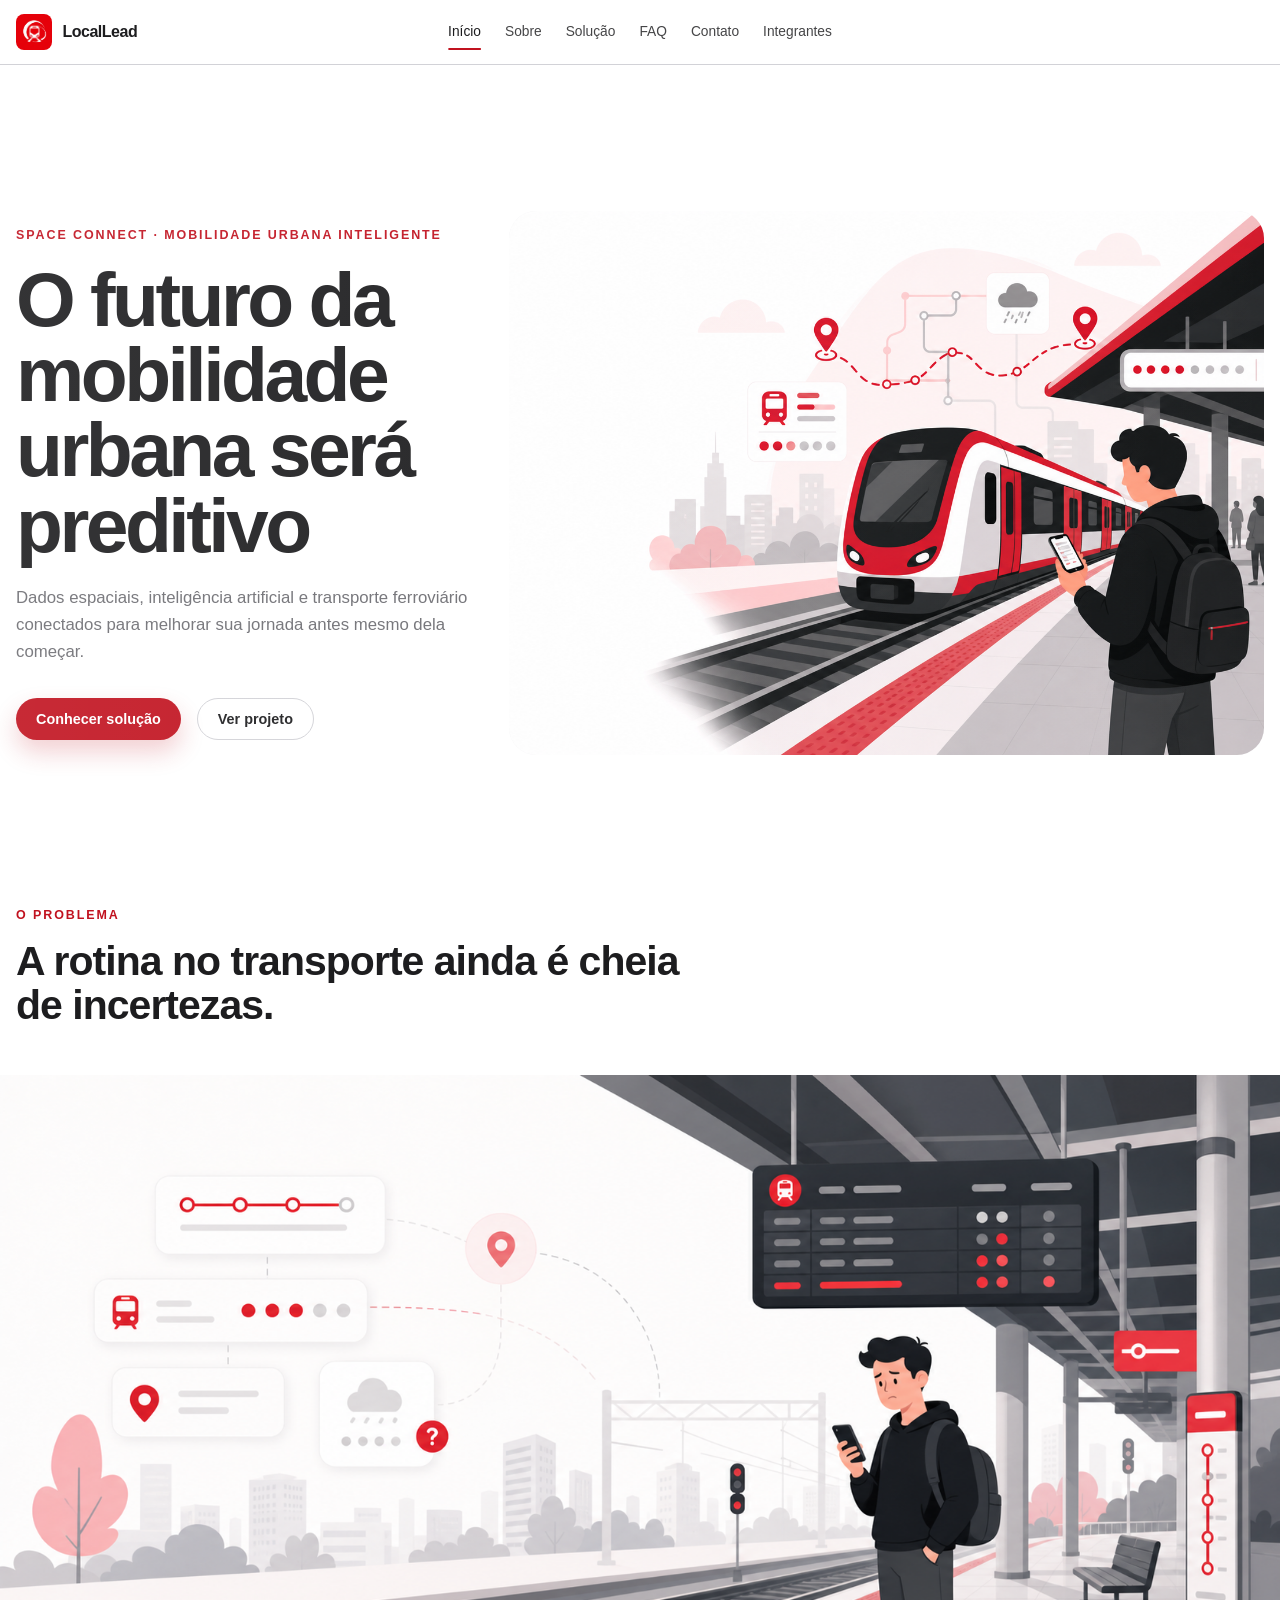
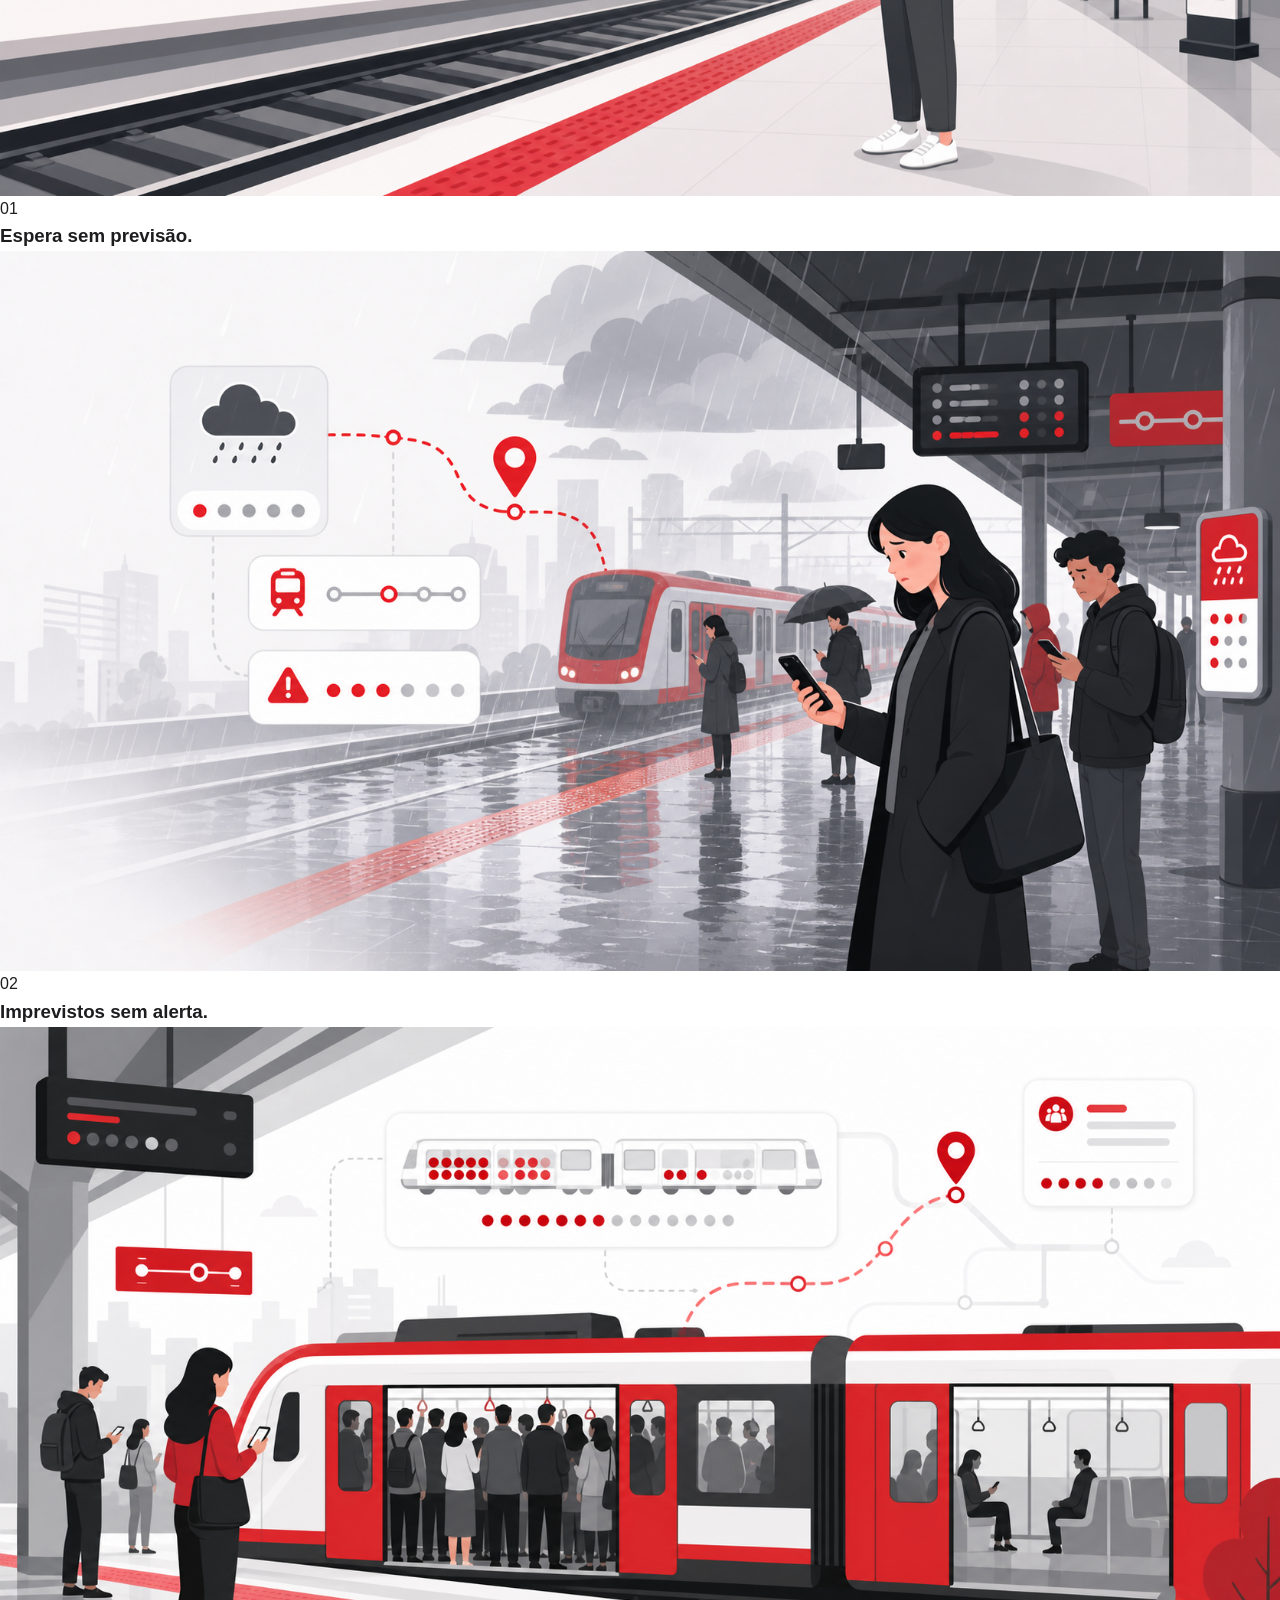
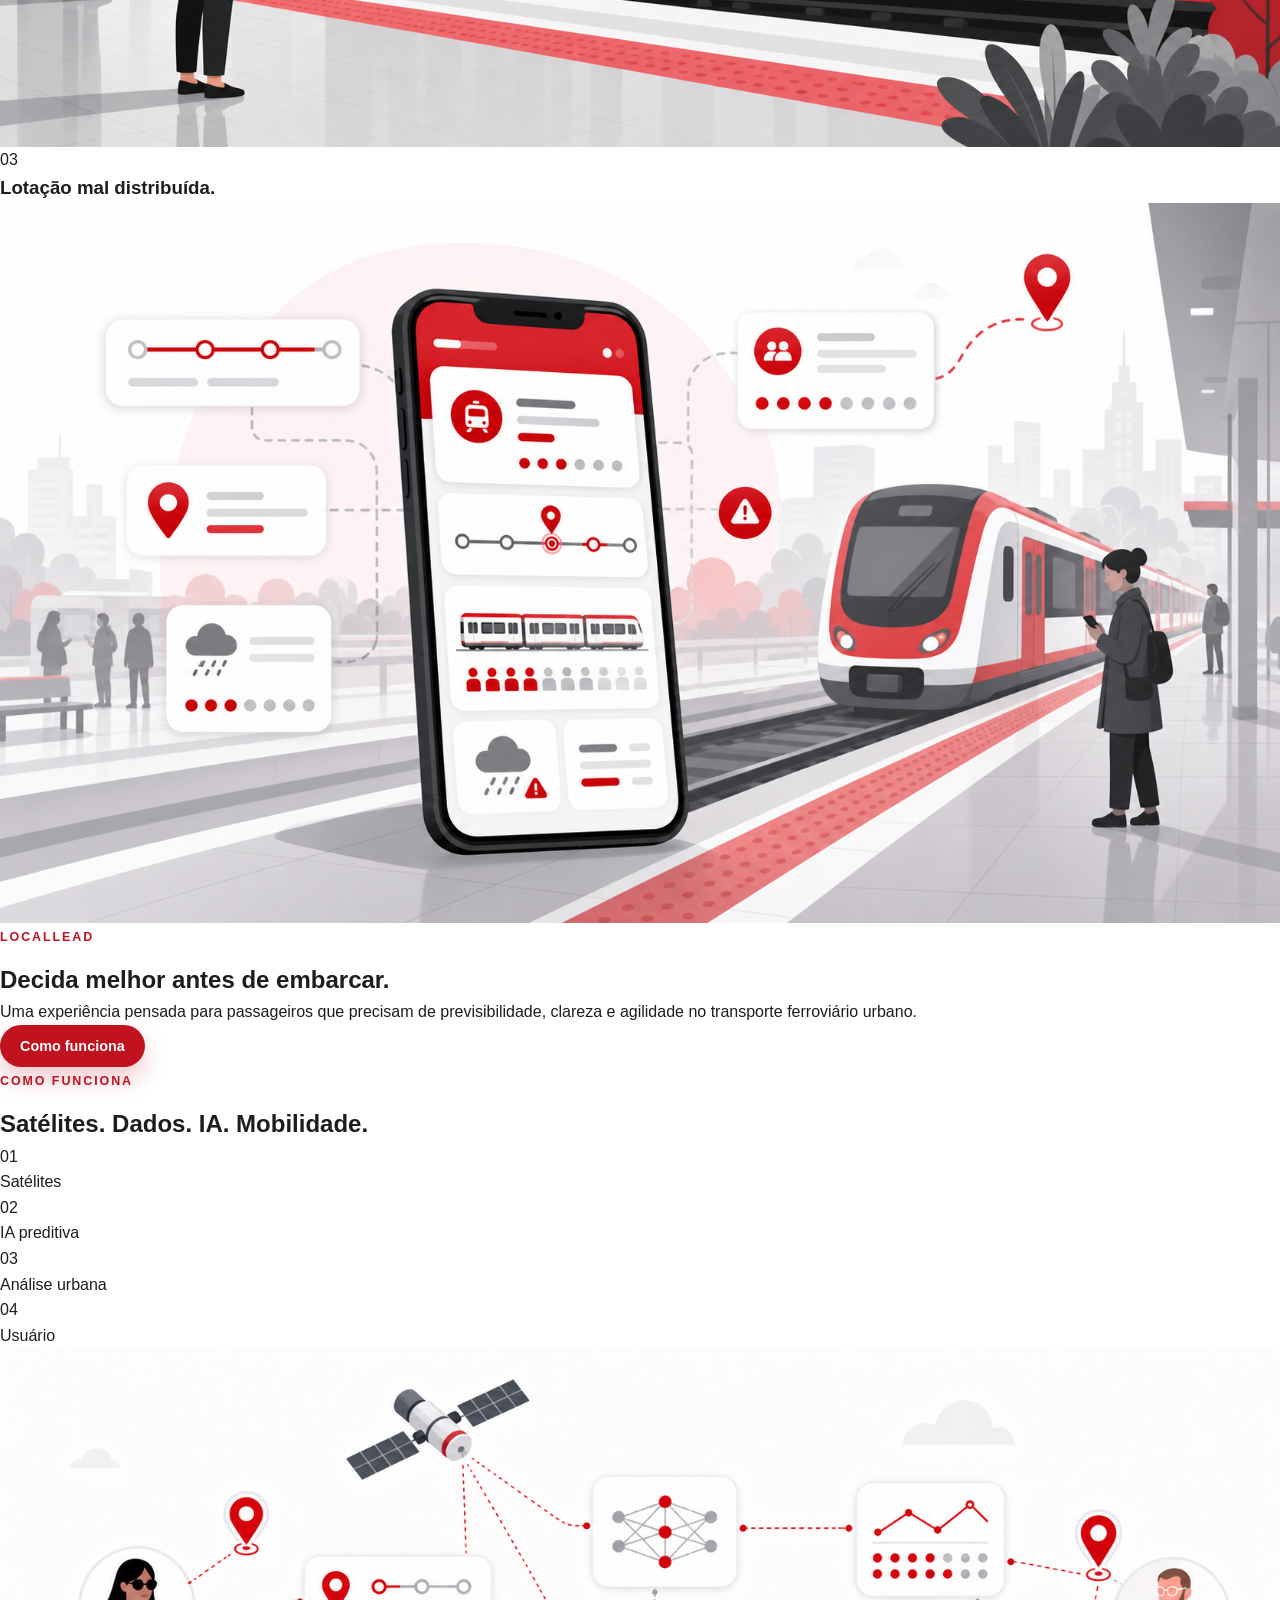
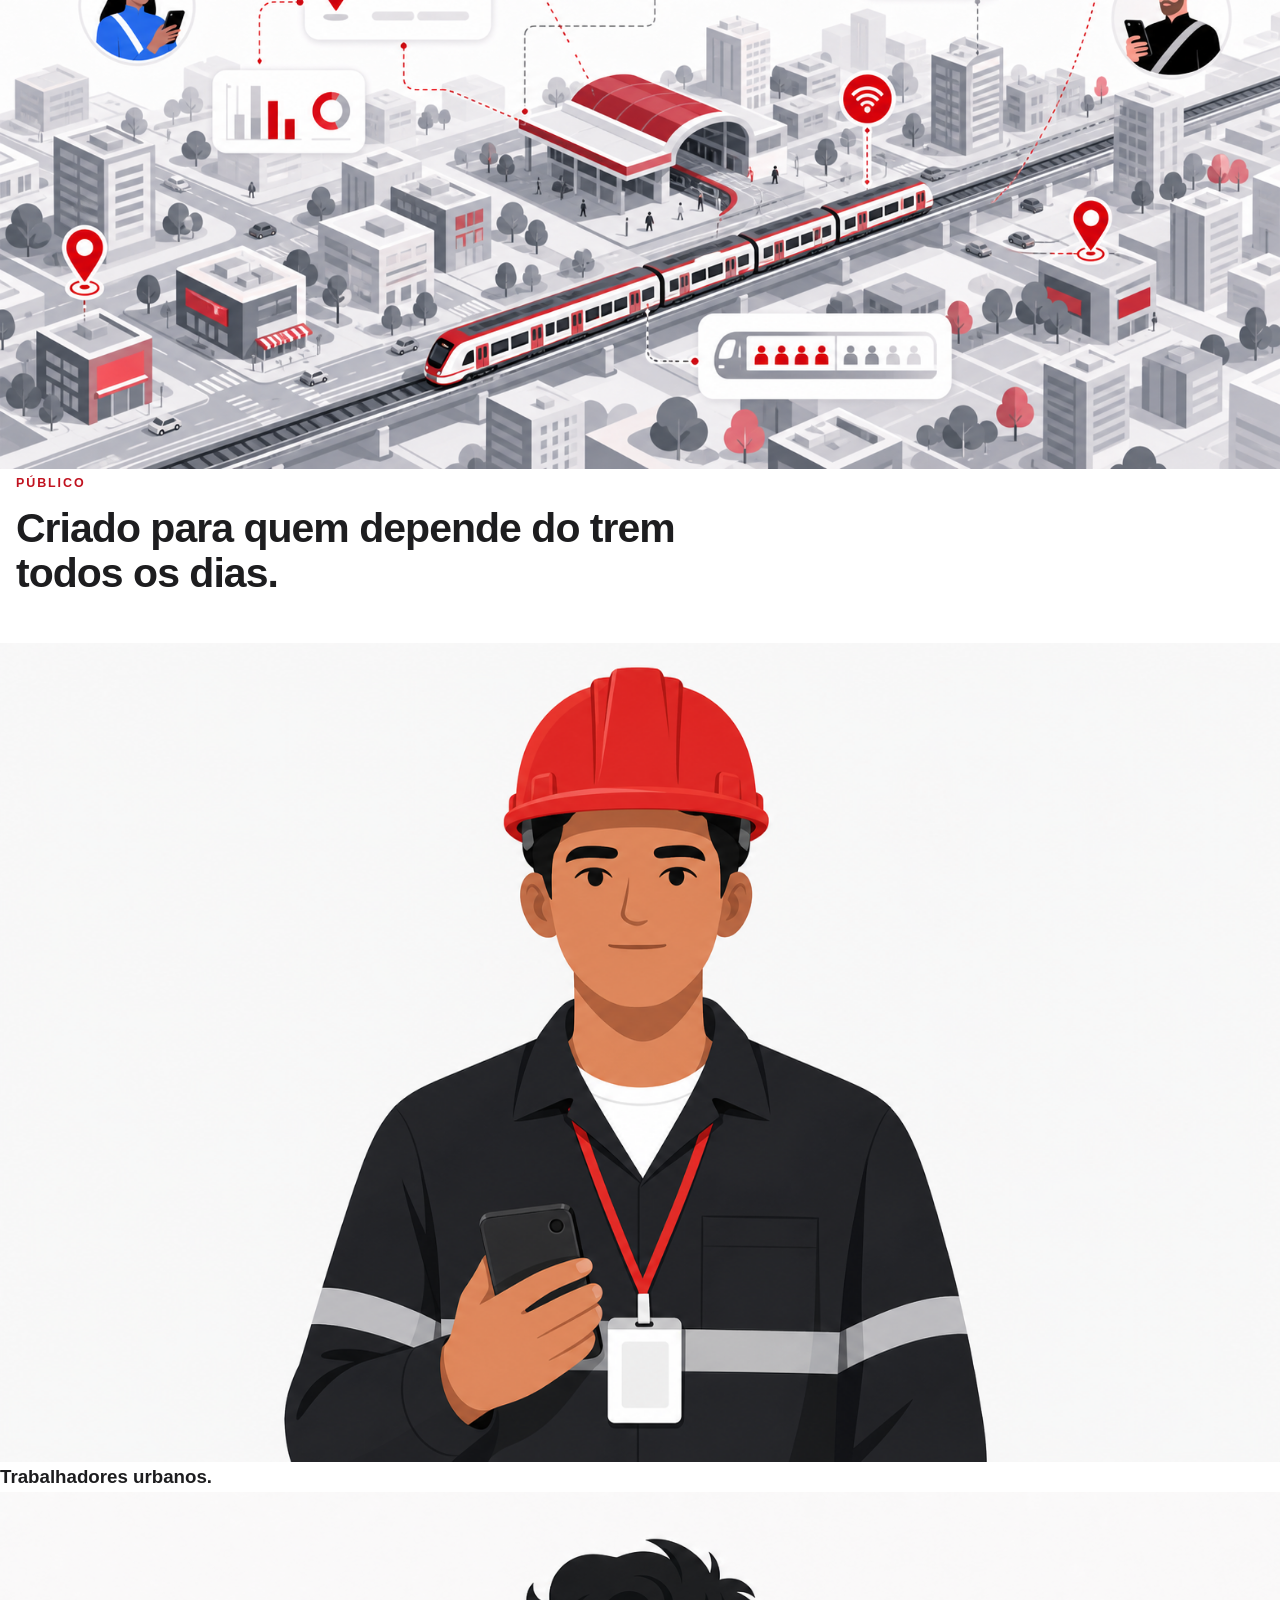
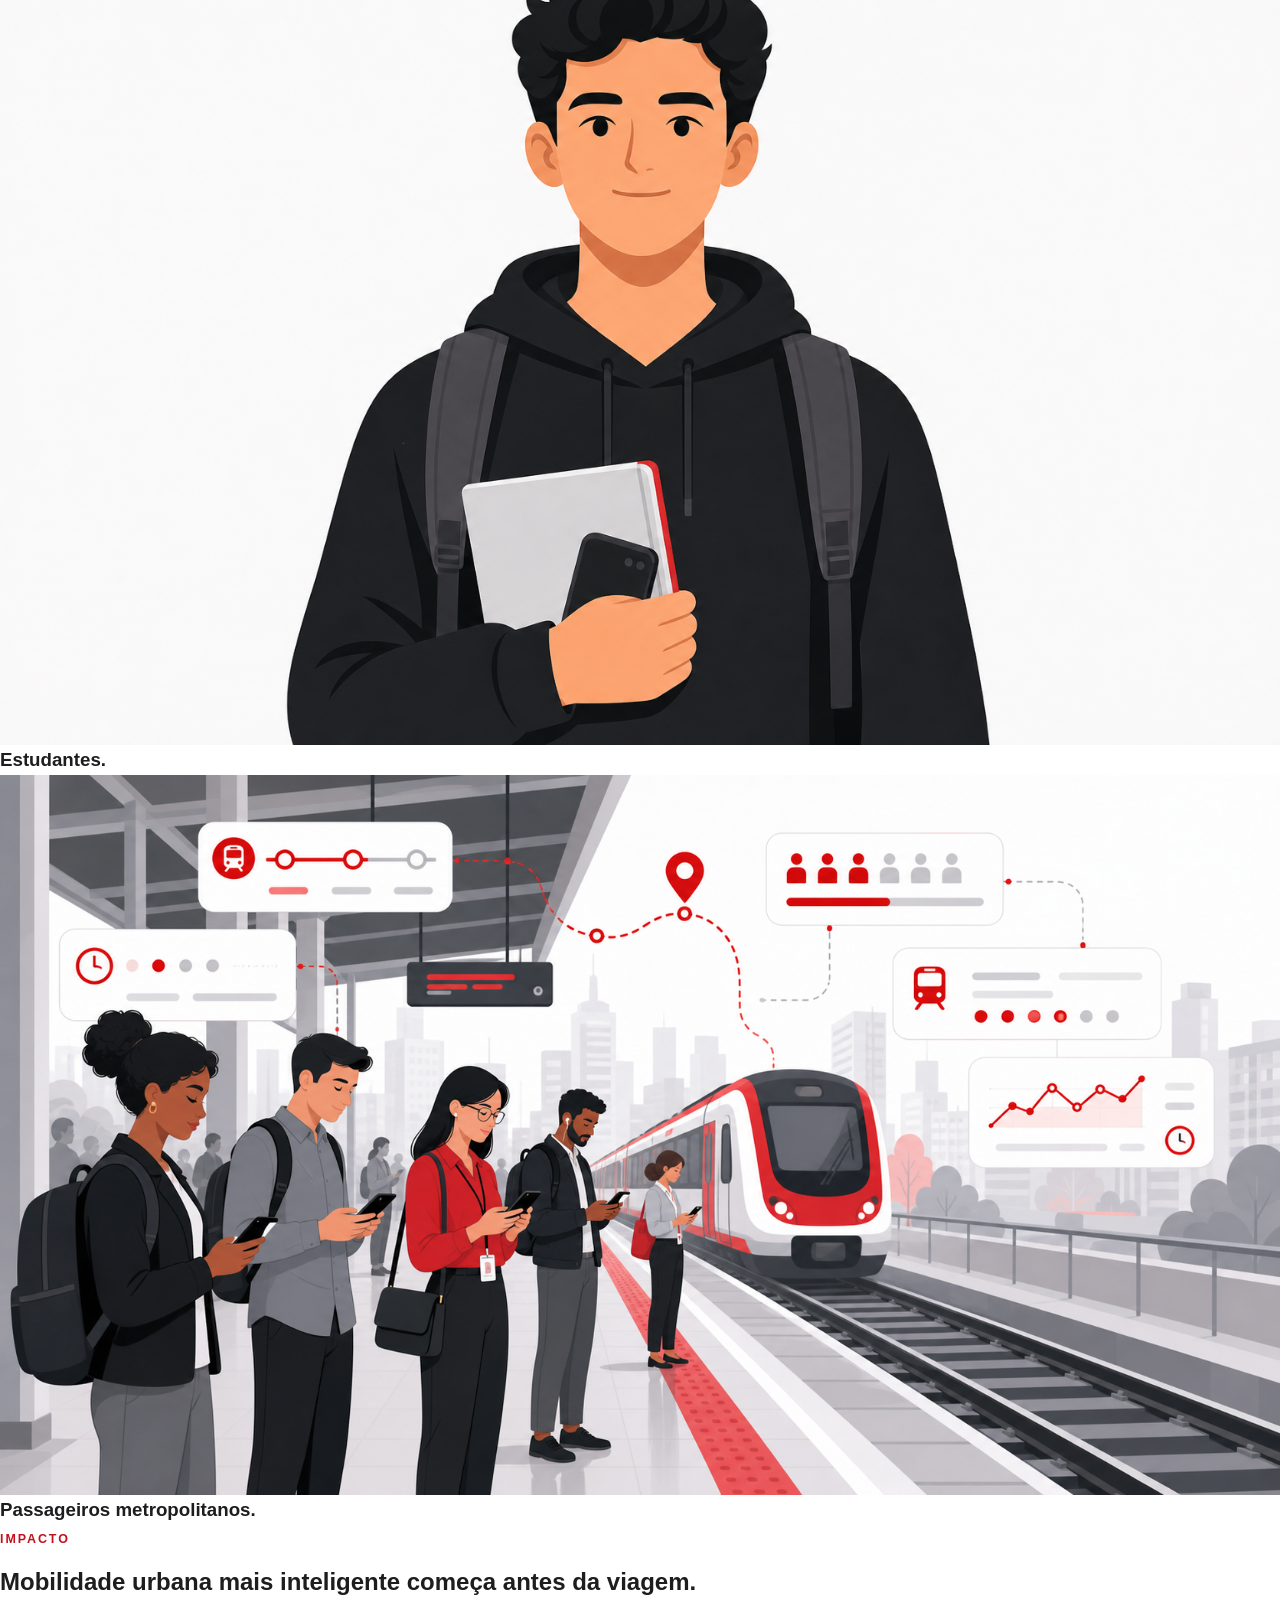
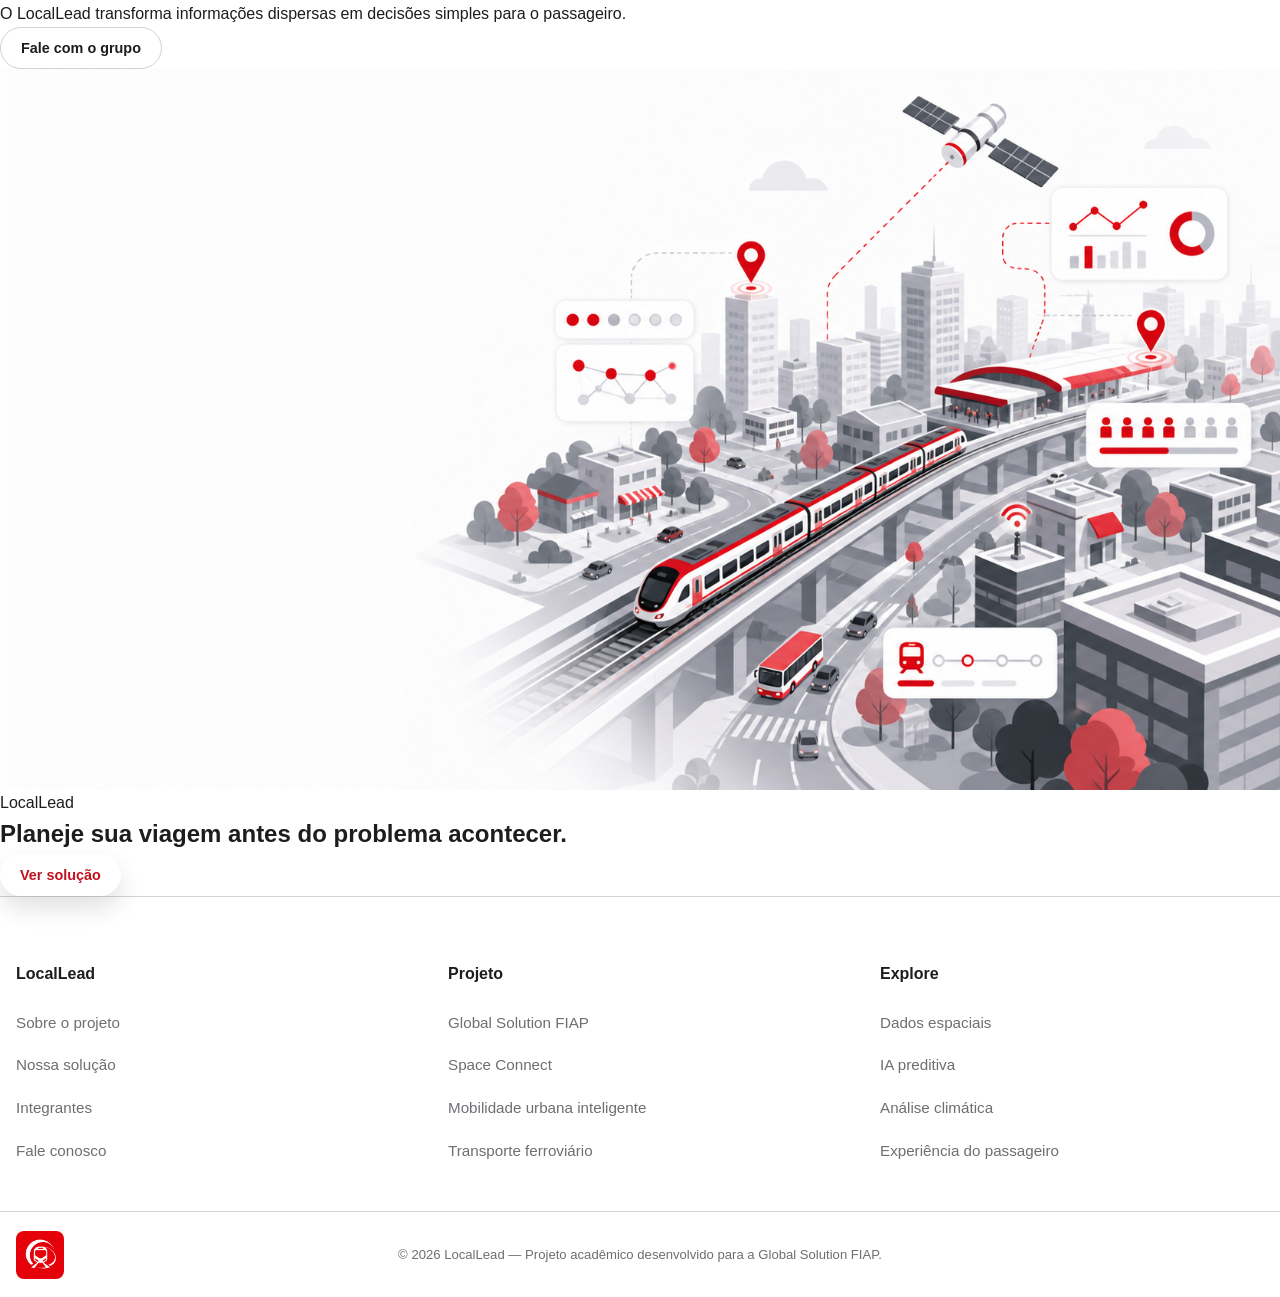
==== index.html @ ff6bbfa8 "Merge pull request #1 from EnzoNukui/EnzoNukui feat: inicializando o index html e os css basicos par" ====
<!DOCTYPE html>
<html lang="pt-br">

<head>
    <meta charset="UTF-8">
    <meta name="viewport" content="width=device-width, initial-scale=1.0">

    <link rel="shortcut icon" href="./assets/favicon/favicon.ico" type="image/x-icon">
    <link rel="stylesheet" href="./css/main.css">

    <script type="module" src="./js/main.js" defer></script>

    <title>LocalLead | Mobilidade Urbana Inteligente</title>
</head>

<body>
    <header class="header">
        <nav class="navbar" aria-label="Navegação principal">
            <a href="./index.html" class="navbar__brand" aria-label="Página inicial do LocalLead">
                <!-- LOGO DO HEADER -->
                <!-- Local da imagem: ./assets/img/logo-locallead.png -->
                <img src="./assets/img/logo_locallead.png" alt="Logo LocalLead" class="navbar__logo">

                <span class="navbar__name">LocalLead</span>
            </a>

            <button class="navbar__toggle" type="button" aria-label="Abrir menu de navegação" aria-expanded="false"
                aria-controls="navbar-menu">
                <span class="navbar__toggle-line"></span>
                <span class="navbar__toggle-line"></span>
                <span class="navbar__toggle-line"></span>
            </button>

            <ul class="navbar__menu" id="navbar-menu">
                <li class="navbar__item">
                    <a href="./index.html" class="navbar__link navbar__link--active">Início</a>
                </li>

                <li class="navbar__item">
                    <a href="./paginas/sobre.html" class="navbar__link">Sobre</a>
                </li>

                <li class="navbar__item">
                    <a href="./paginas/solucao.html" class="navbar__link">Solução</a>
                </li>

                <li class="navbar__item">
                    <a href="./paginas/faq.html" class="navbar__link">FAQ</a>
                </li>

                <li class="navbar__item">
                    <a href="./paginas/contato.html" class="navbar__link">Contato</a>
                </li>

                <li class="navbar__item">
                    <a href="./paginas/integrantes.html" class="navbar__link">Integrantes</a>
                </li>
            </ul>
        </nav>
    </header>

    <main>
        <section class="hero" aria-labelledby="hero-title">
            <div class="hero__content">
                <span class="hero__tag">Space Connect · Mobilidade Urbana Inteligente</span>

                <h1 class="hero__title" id="hero-title">
                    O futuro da mobilidade urbana será preditivo
                </h1>

                <p class="hero__description">
                    Dados espaciais, inteligência artificial e transporte ferroviário conectados para melhorar sua
                    jornada antes mesmo dela começar.
                </p>

                <div class="hero__actions">
                    <a href="./paginas/solucao.html" class="button button--primary">
                        Conhecer solução
                    </a>

                    <a href="./paginas/sobre.html" class="button button--secondary">
                        Ver projeto
                    </a>
                </div>
            </div>

            <div class="hero__image">
                <img src="./assets/img/home/hero-trem-cidade.png" alt="Trem urbano em movimento em uma cidade moderna">
            </div>
        </section>

        <section class="visual-section problems" aria-labelledby="problems-title">
            <div class="section-heading">
                <span class="section-heading__tag">O problema</span>

                <h2 class="section-heading__title" id="problems-title">
                    A rotina no transporte ainda é cheia de incertezas.
                </h2>
            </div>

            <div class="visual-grid visual-grid--three">
                <article class="visual-card">
                    <div class="visual-card__image">
                        <img src="./assets/img/home/problema-espera.png"
                            alt="Pessoa esperando o trem em uma plataforma">
                    </div>

                    <div class="visual-card__content">
                        <span class="visual-card__number">01</span>
                        <h3 class="visual-card__title">Espera sem previsão.</h3>
                    </div>
                </article>

                <article class="visual-card">
                    <div class="visual-card__image">
                        <img src="./assets/img/home/problema-chuva.png" alt="Estação de trem em dia de chuva intensa">
                    </div>

                    <div class="visual-card__content">
                        <span class="visual-card__number">02</span>
                        <h3 class="visual-card__title">Imprevistos sem alerta.</h3>
                    </div>
                </article>

                <article class="visual-card">
                    <div class="visual-card__image">
                        <img src="./assets/img/home/problema-lotacao.png"
                            alt="Passageiros em uma plataforma cheia aguardando o trem">
                    </div>

                    <div class="visual-card__content">
                        <span class="visual-card__number">03</span>
                        <h3 class="visual-card__title">Lotação mal distribuída.</h3>
                    </div>
                </article>
            </div>
        </section>

        <section class="app-preview" aria-labelledby="app-preview-title">
            <div class="app-preview__image">
                <img src="./assets/img/home/mockup-locaallead-app.png"
                    alt="Interface do aplicativo LocalLead em um celular">
            </div>

            <div class="app-preview__content">
                <span class="section-heading__tag">LocalLead</span>

                <h2 class="app-preview__title" id="app-preview-title">
                    Decida melhor antes de embarcar.
                </h2>

                <p class="app-preview__description">
                    Uma experiência pensada para passageiros que precisam de previsibilidade, clareza e agilidade no
                    transporte ferroviário urbano.
                </p>

                <a href="./paginas/solucao.html" class="button button--primary">
                    Como funciona
                </a>
            </div>
        </section>

        <section class="workflow" aria-labelledby="workflow-title">
            <div class="workflow__content">
                <span class="section-heading__tag">Como funciona</span>

                <h2 class="workflow__title" id="workflow-title">
                    Satélites. Dados. IA. Mobilidade.
                </h2>

                <div class="workflow__steps" aria-label="Etapas da solução LocalLead">
                    <div class="workflow__step">
                        <span>01</span>
                        <p>Satélites</p>
                    </div>

                    <div class="workflow__step">
                        <span>02</span>
                        <p>IA preditiva</p>
                    </div>

                    <div class="workflow__step">
                        <span>03</span>
                        <p>Análise urbana</p>
                    </div>

                    <div class="workflow__step">
                        <span>04</span>
                        <p>Usuário</p>
                    </div>
                </div>
            </div>

            <div class="workflow__image">
                <img src="./assets/img/home/fluxo-satélite-ia-cidade.png"
                    alt="Cidade conectada por dados espaciais e inteligência artificial">
            </div>
        </section>

        <section class="visual-section audience" aria-labelledby="audience-title">
            <div class="section-heading">
                <span class="section-heading__tag">Público</span>

                <h2 class="section-heading__title" id="audience-title">
                    Criado para quem depende do trem todos os dias.
                </h2>
            </div>

            <div class="visual-grid visual-grid--three">
                <article class="visual-card visual-card--large">
                    <div class="visual-card__image">
                        <img src="./assets/img/home/publico-trabalhadores.png"
                            alt="Trabalhadores usando transporte público urbano">
                    </div>

                    <div class="visual-card__content">
                        <h3 class="visual-card__title">Trabalhadores urbanos.</h3>
                    </div>
                </article>

                <article class="visual-card visual-card--large">
                    <div class="visual-card__image">
                        <img src="./assets/img/home/publico-estudantes.png"
                            alt="Estudantes usando transporte ferroviário urbano">
                    </div>

                    <div class="visual-card__content">
                        <h3 class="visual-card__title">Estudantes.</h3>
                    </div>
                </article>

                <article class="visual-card visual-card--large">
                    <div class="visual-card__image">
                        <img src="./assets/img/home/publico-passageiros.png"
                            alt="Passageiros em uma estação metropolitana">
                    </div>

                    <div class="visual-card__content">
                        <h3 class="visual-card__title">Passageiros metropolitanos.</h3>
                    </div>
                </article>
            </div>
        </section>

        <section class="impact" aria-labelledby="impact-title">
            <div class="impact__content">
                <span class="section-heading__tag">Impacto</span>

                <h2 class="impact__title" id="impact-title">
                    Mobilidade urbana mais inteligente começa antes da viagem.
                </h2>

                <p class="impact__description">
                    O LocalLead transforma informações dispersas em decisões simples para o passageiro.
                </p>

                <a href="./paginas/contato.html" class="button button--secondary">
                    Fale com o grupo
                </a>
            </div>
        </section>

        <section class="cta" aria-labelledby="cta-title">
            <div class="cta__image">
                <img src="./assets/img/home/cta-cidade-conectada.png"
                    alt="Cidade conectada com linhas digitais representando mobilidade inteligente">
            </div>

            <div class="cta__content">
                <span class="cta__tag">LocalLead</span>

                <h2 class="cta__title" id="cta-title">
                    Planeje sua viagem antes do problema acontecer.
                </h2>

                <a href="./paginas/solucao.html" class="button button--light">
                    Ver solução
                </a>
            </div>
        </section>
    </main>

    <footer class="footer">
        <div class="footer__content">
            <div class="footer__column">
                <h2 class="footer__title">LocalLead</h2>

                <ul class="footer__list">
                    <li>
                        <a href="./paginas/sobre.html">Sobre o projeto</a>
                    </li>

                    <li>
                        <a href="./paginas/solucao.html">Nossa solução</a>
                    </li>

                    <li>
                        <a href="./paginas/integrantes.html">Integrantes</a>
                    </li>

                    <li>
                        <a href="./paginas/contato.html">Fale conosco</a>
                    </li>
                </ul>
            </div>

            <div class="footer__column">
                <h2 class="footer__title">Projeto</h2>

                <ul class="footer__list">
                    <li>Global Solution FIAP</li>
                    <li>Space Connect</li>
                    <li>Mobilidade urbana inteligente</li>
                    <li>Transporte ferroviário</li>
                </ul>
            </div>

            <div class="footer__column">
                <h2 class="footer__title">Explore</h2>

                <ul class="footer__list">
                    <li>Dados espaciais</li>
                    <li>IA preditiva</li>
                    <li>Análise climática</li>
                    <li>Experiência do passageiro</li>
                </ul>
            </div>
        </div>

        <div class="footer__bottom">
            <div class="footer__bottom-content">
                <a href="./index.html" class="footer__brand" aria-label="Página inicial LocalLead">
                    <img src="./assets/img/logo_locallead.png" alt="Logo LocalLead" class="footer__logo">
                </a>

                <p class="footer__copyright">
                    © 2026 LocalLead — Projeto acadêmico desenvolvido para a Global Solution FIAP.
                </p>
            </div>
        </div>
    </footer>
</body>

</html>
---- css/main.css ----
@import url('./base.css');
@import url('./menu.css');
@import url('./hero.css');
@import url('./buttons.css');
@import url('./footer.css');
@import url('./layout.css');
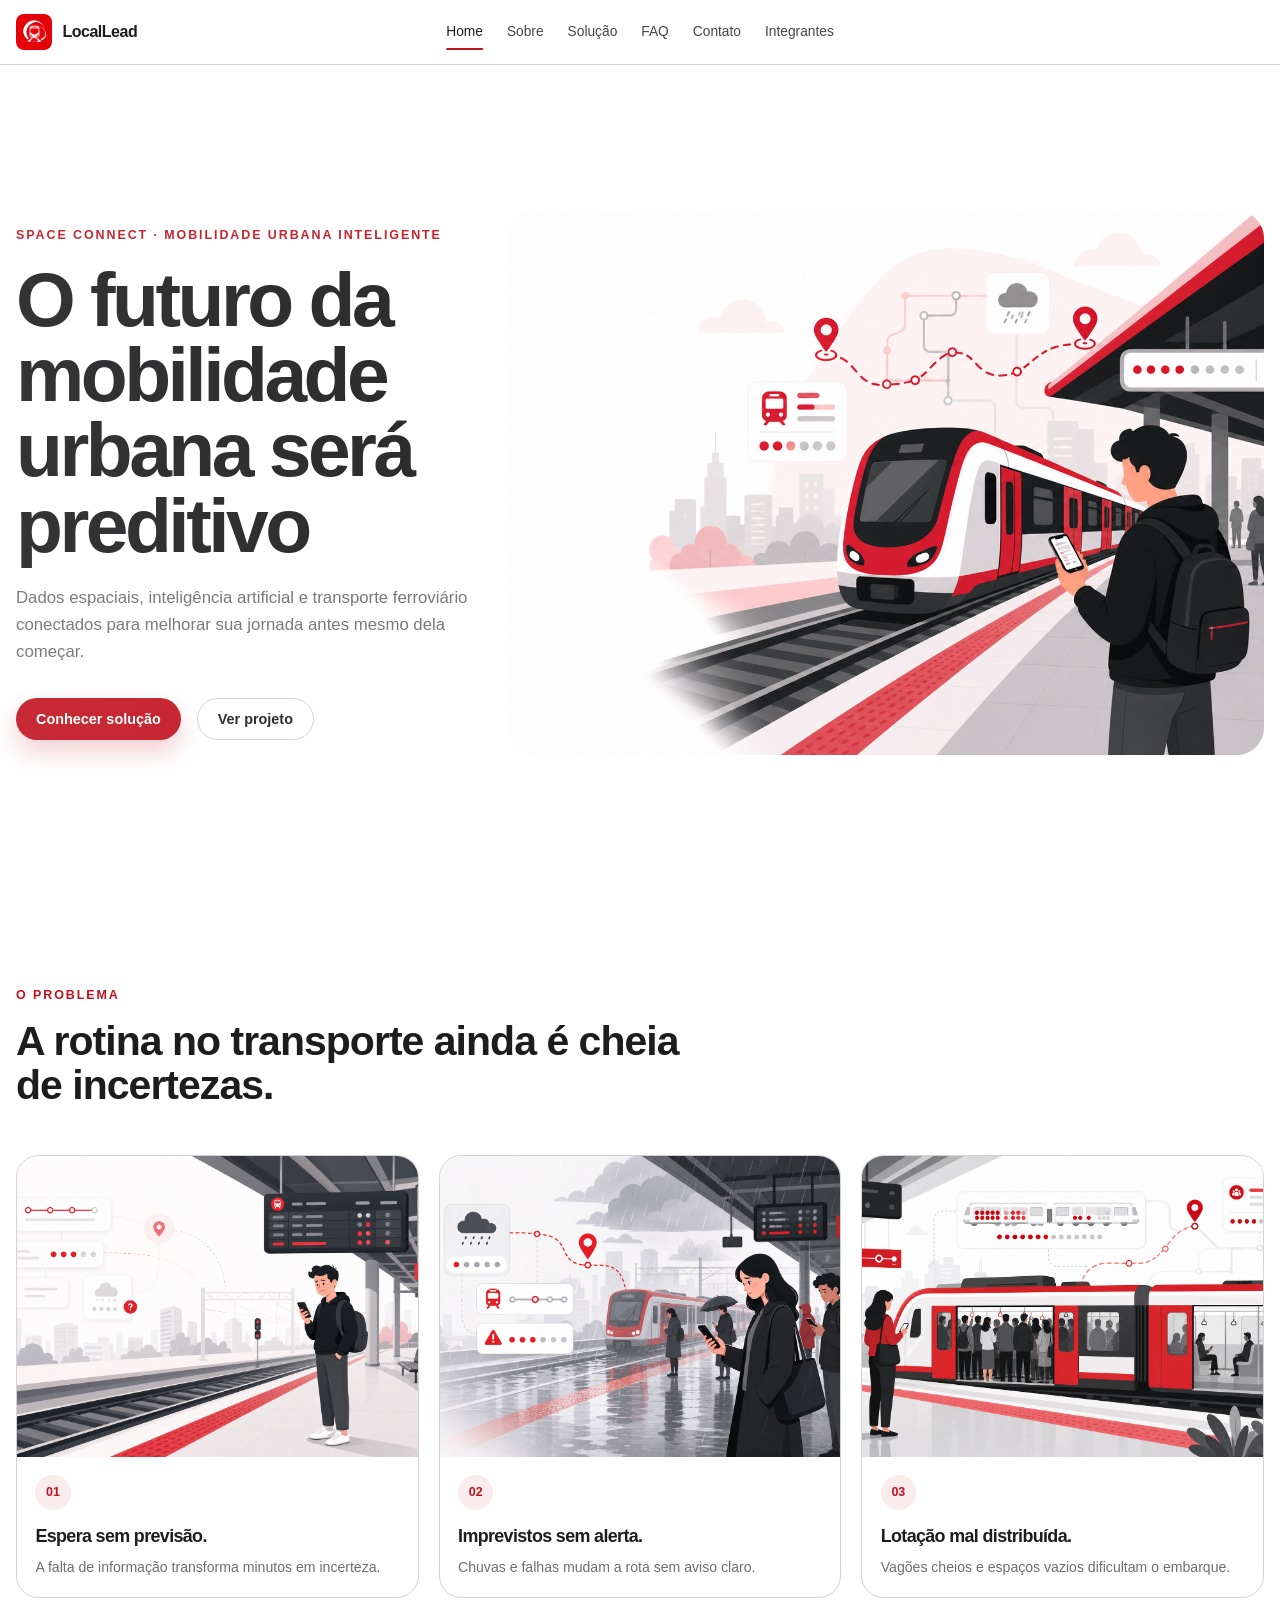
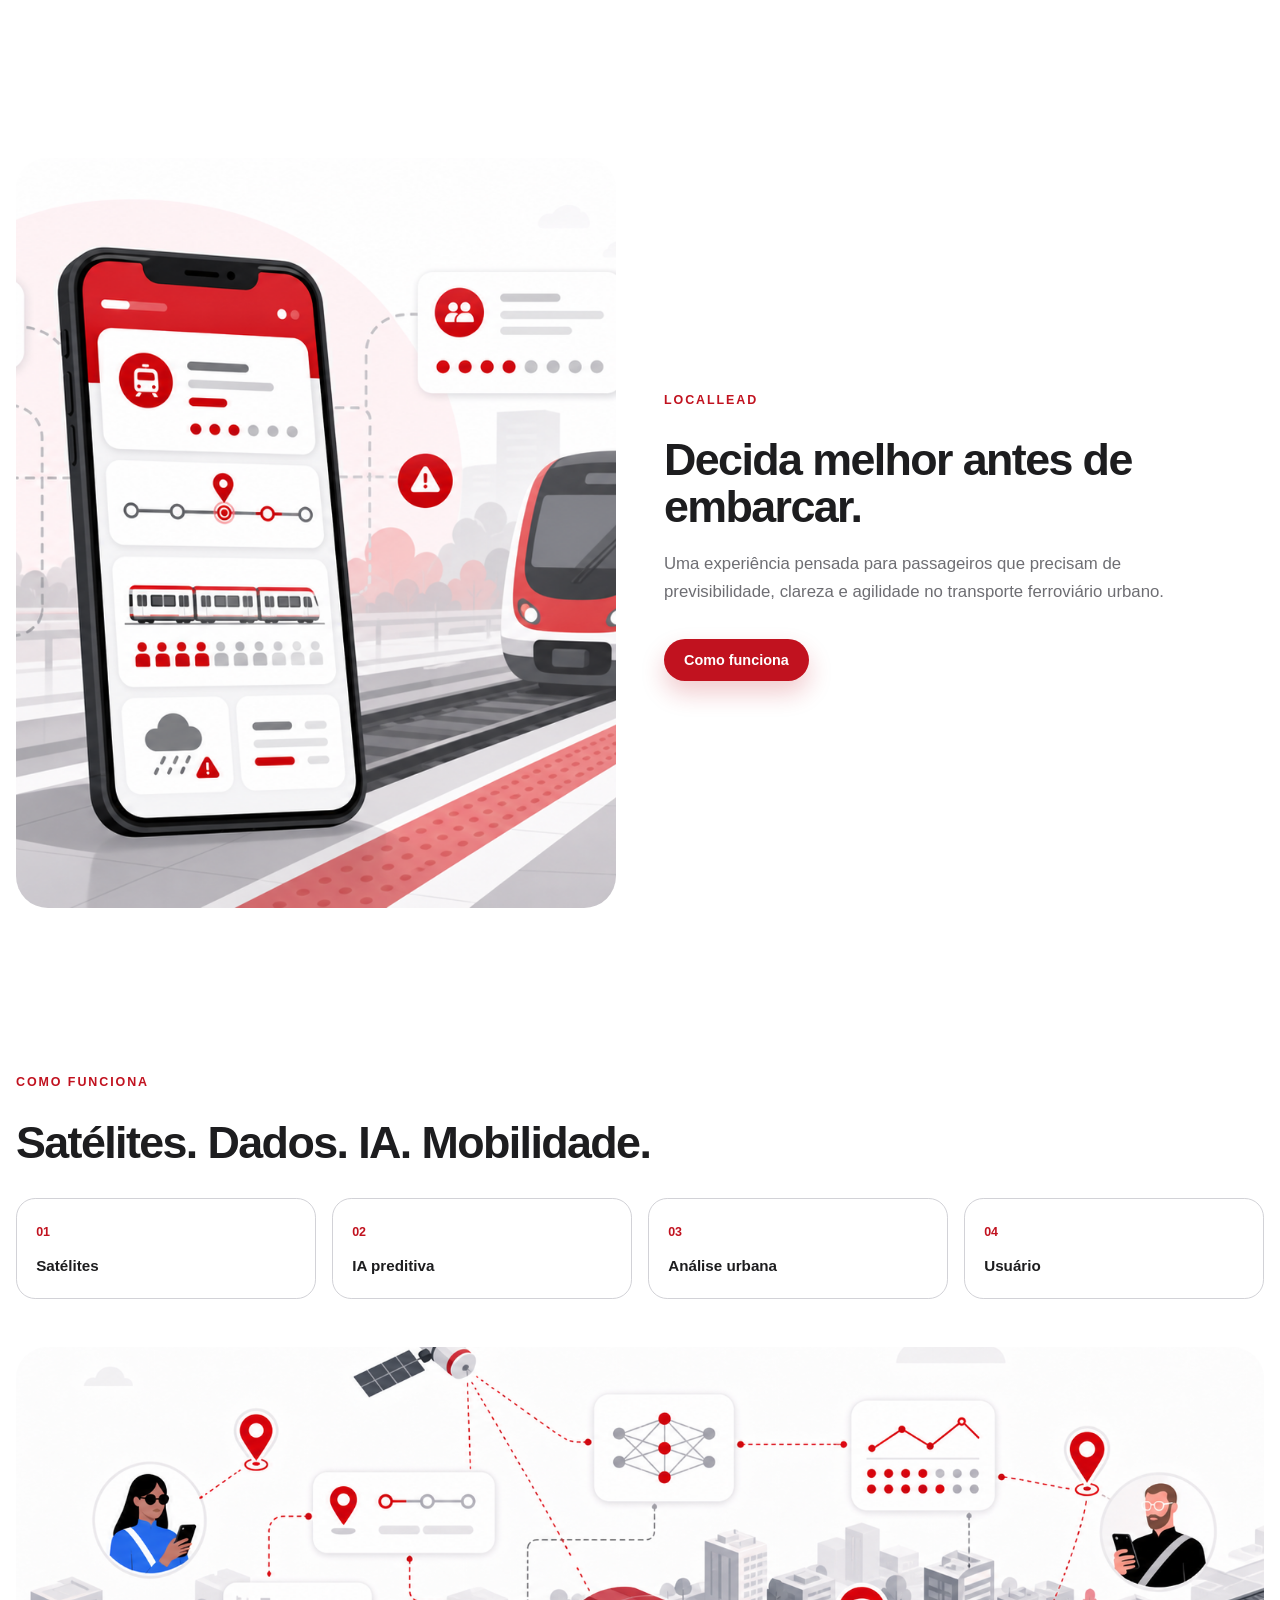
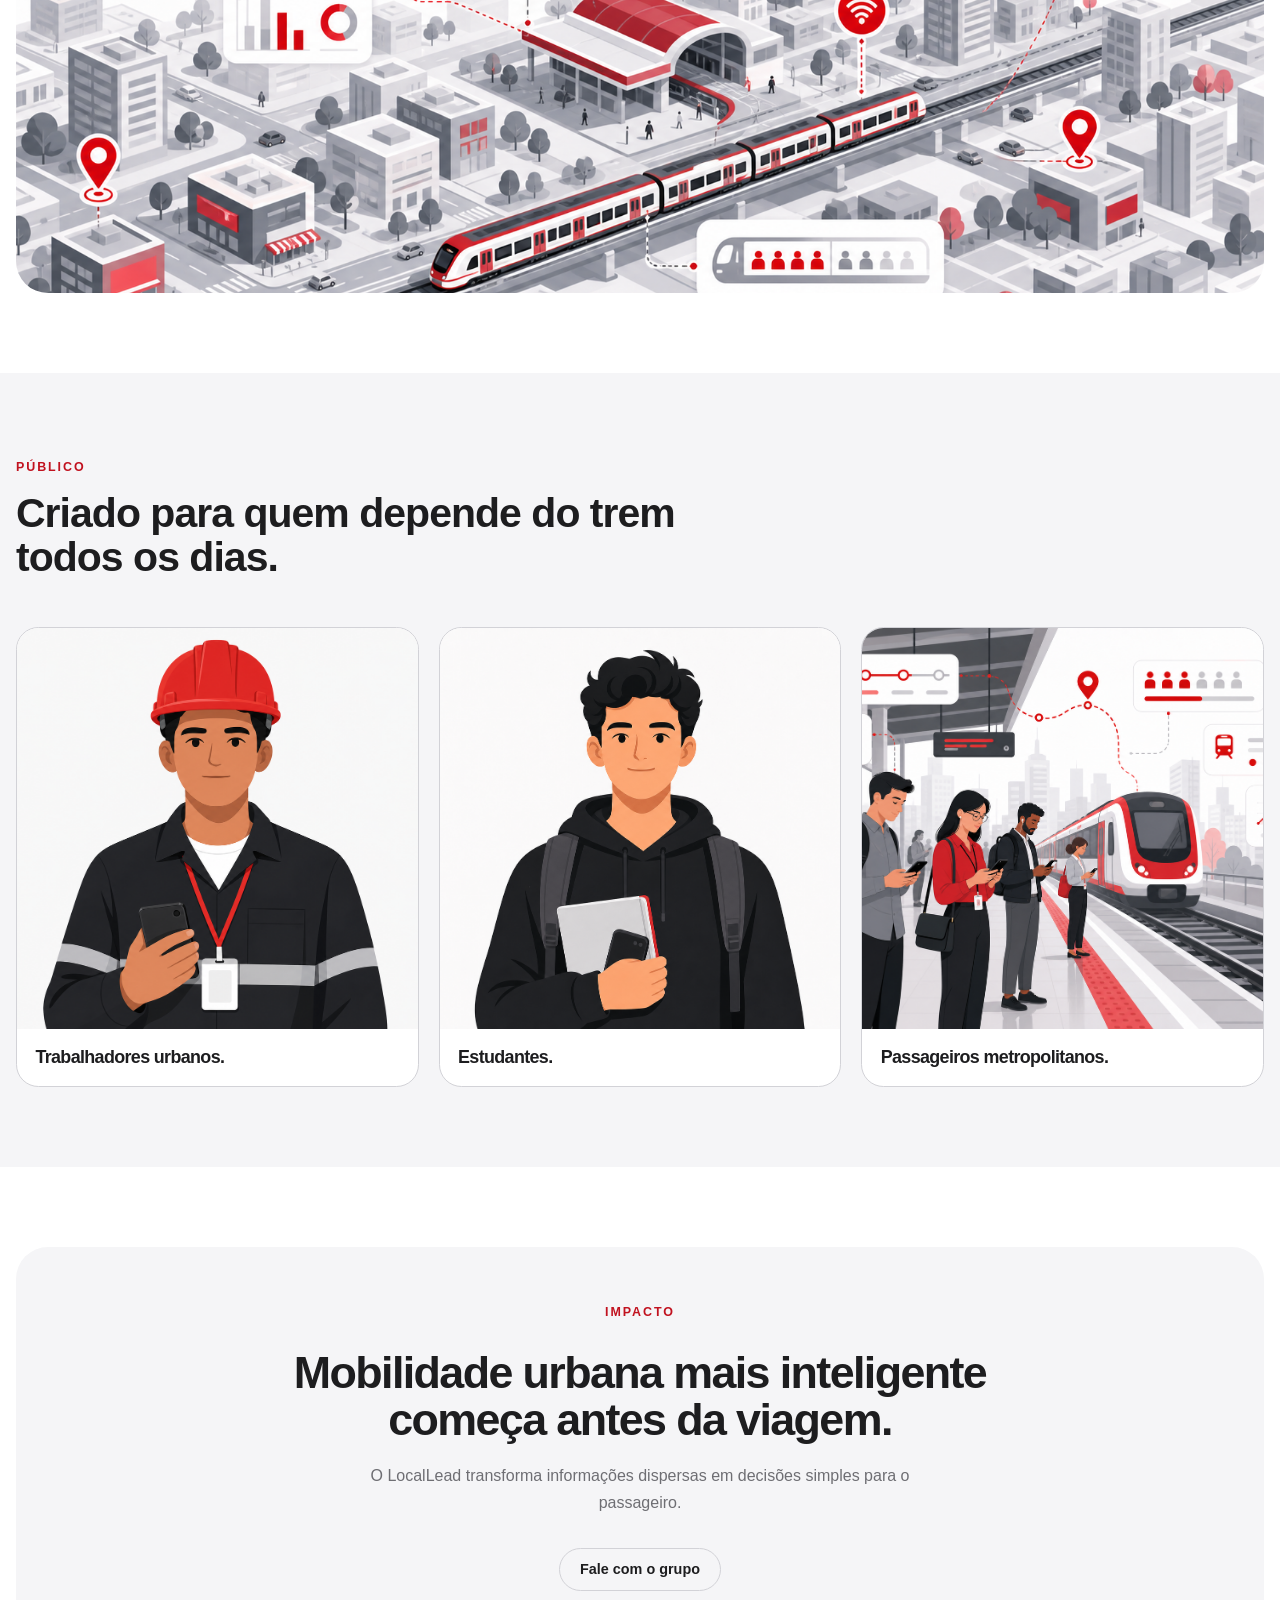
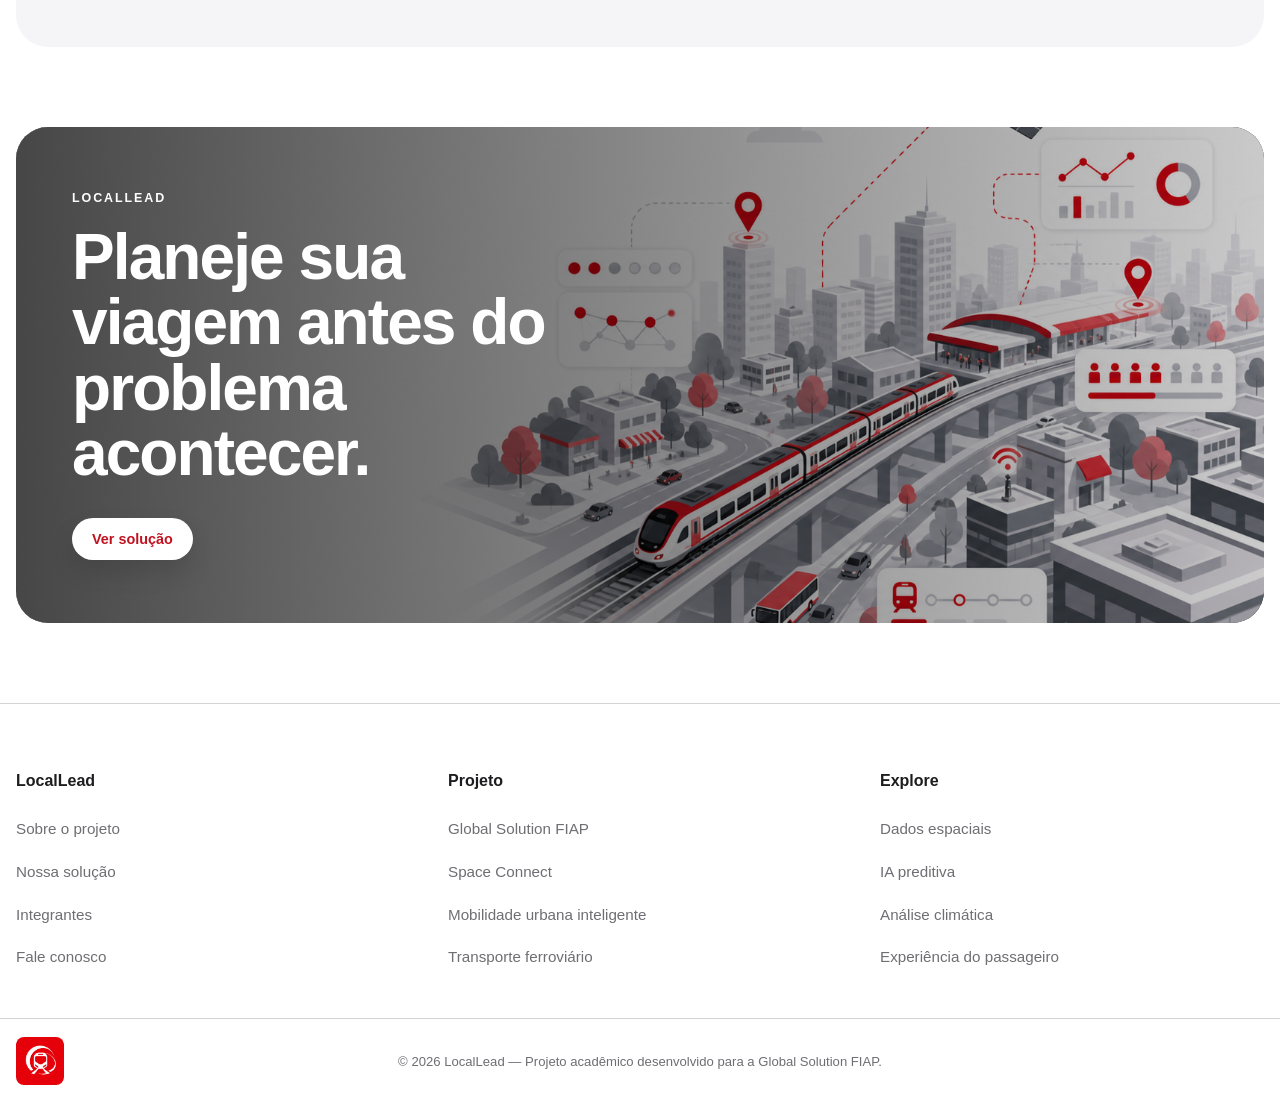
==== commit d25ab89a: "Merge branch 'arthurcarvalho' of https://github.com/arthurmartinss/LocalLead into arthurcarvalho" ====
--- a/index.html
+++ b/index.html
@@ -13,12 +13,11 @@
     <title>LocalLead | Mobilidade Urbana Inteligente</title>
 </head>
 
+
 <body>
     <header class="header">
         <nav class="navbar" aria-label="Navegação principal">
-            <a href="./index.html" class="navbar__brand" aria-label="Página inicial do LocalLead">
-                <!-- LOGO DO HEADER -->
-                <!-- Local da imagem: ./assets/img/logo-locallead.png -->
+            <a href="./index.html" class="navbar__brand" aria-label="Página inicial do LocalLead">           
                 <img src="./assets/img/logo_locallead.png" alt="Logo LocalLead" class="navbar__logo">
 
                 <span class="navbar__name">LocalLead</span>
@@ -33,7 +32,7 @@
 
             <ul class="navbar__menu" id="navbar-menu">
                 <li class="navbar__item">
-                    <a href="./index.html" class="navbar__link navbar__link--active">Início</a>
+                    <a href="./index.html" class="navbar__link navbar__link--active">Home</a>
                 </li>
 
                 <li class="navbar__item">
@@ -108,6 +107,10 @@
                     <div class="visual-card__content">
                         <span class="visual-card__number">01</span>
                         <h3 class="visual-card__title">Espera sem previsão.</h3>
+
+                        <p class="visual-card__description">
+                            A falta de informação transforma minutos em incerteza.
+                        </p>
                     </div>
                 </article>
 
@@ -119,6 +122,10 @@
                     <div class="visual-card__content">
                         <span class="visual-card__number">02</span>
                         <h3 class="visual-card__title">Imprevistos sem alerta.</h3>
+
+                        <p class="visual-card__description">
+                            Chuvas e falhas mudam a rota sem aviso claro.
+                        </p>
                     </div>
                 </article>
 
@@ -131,6 +138,10 @@
                     <div class="visual-card__content">
                         <span class="visual-card__number">03</span>
                         <h3 class="visual-card__title">Lotação mal distribuída.</h3>
+
+                        <p class="visual-card__description">
+                            Vagões cheios e espaços vazios dificultam o embarque.
+                        </p>
                     </div>
                 </article>
             </div>
--- a/css/main.css
+++ b/css/main.css
@@ -2,5 +2,9 @@
 @import url('./menu.css');
 @import url('./hero.css');
 @import url('./buttons.css');
+@import url('./layout.css');
+@import url('./cards.css');
+@import url('./home.css');
+@import url("./integrantes.css");
 @import url('./footer.css');
-@import url('./layout.css');+
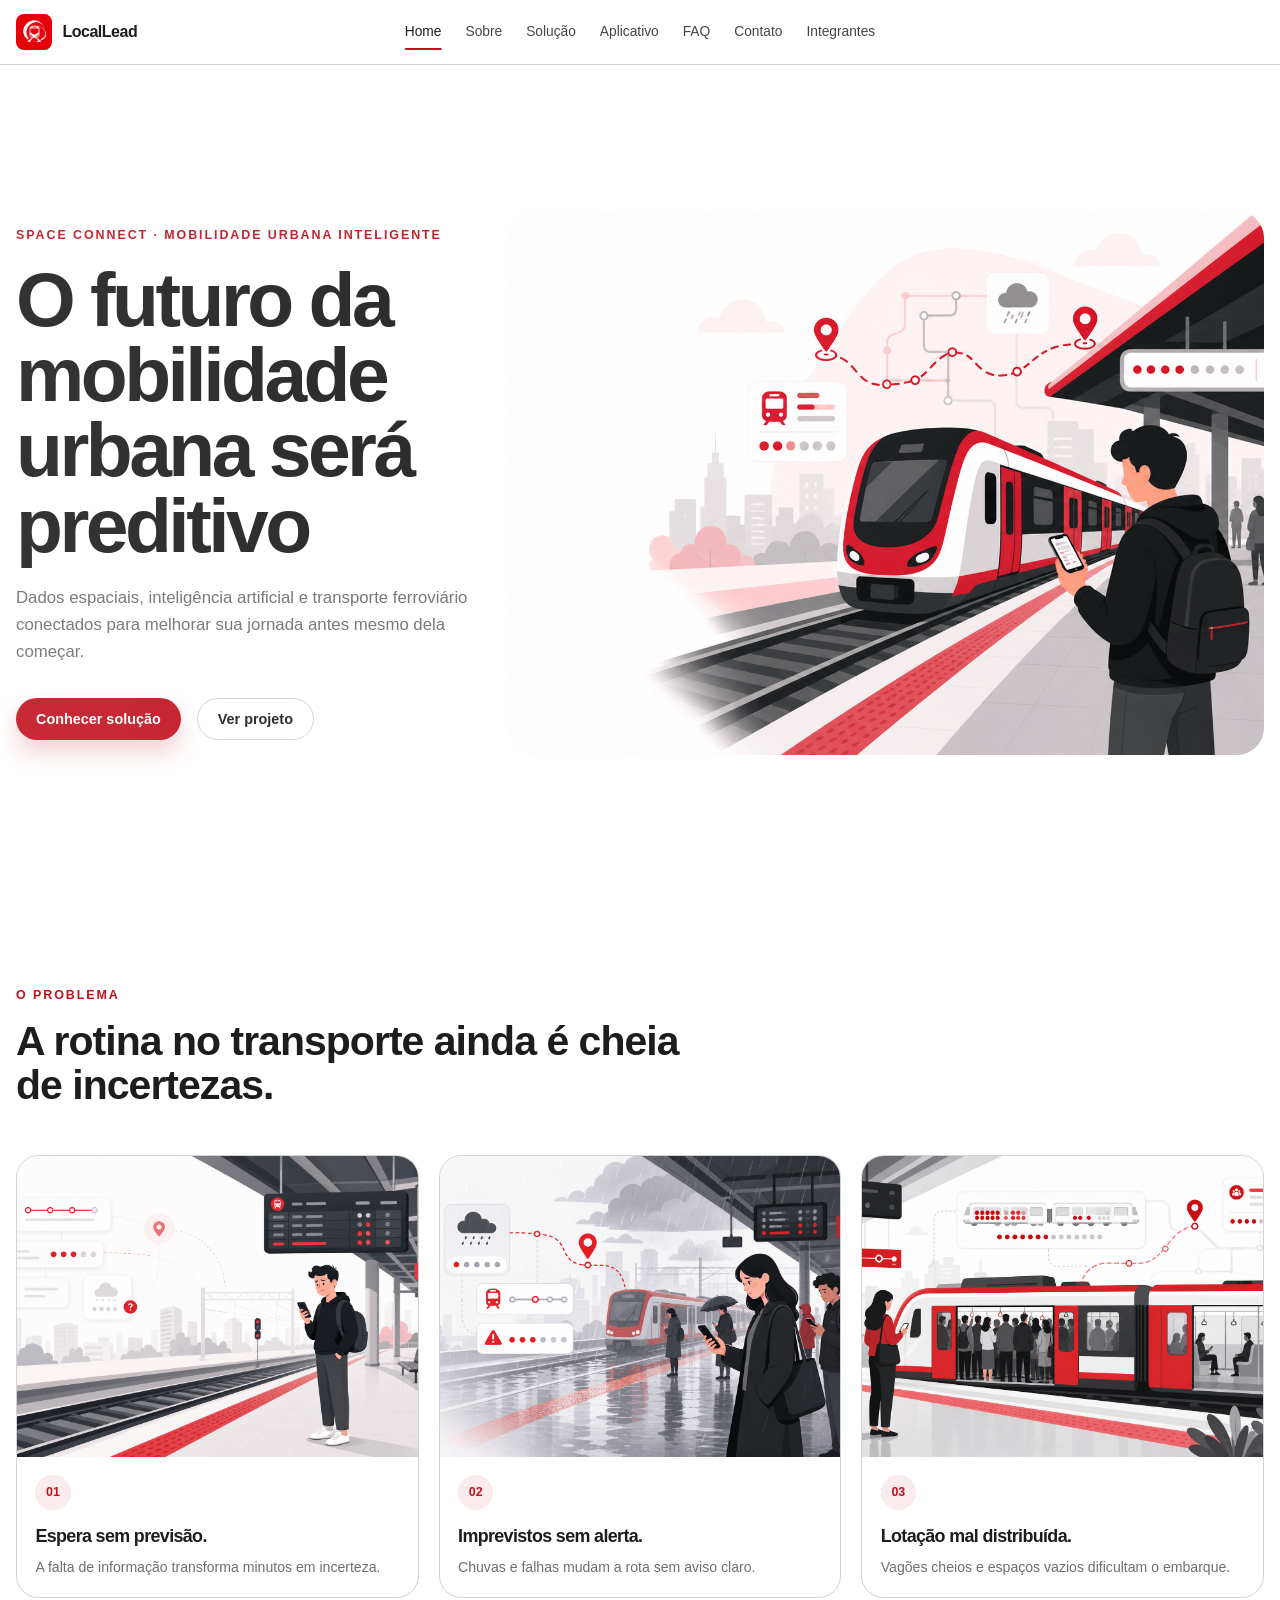
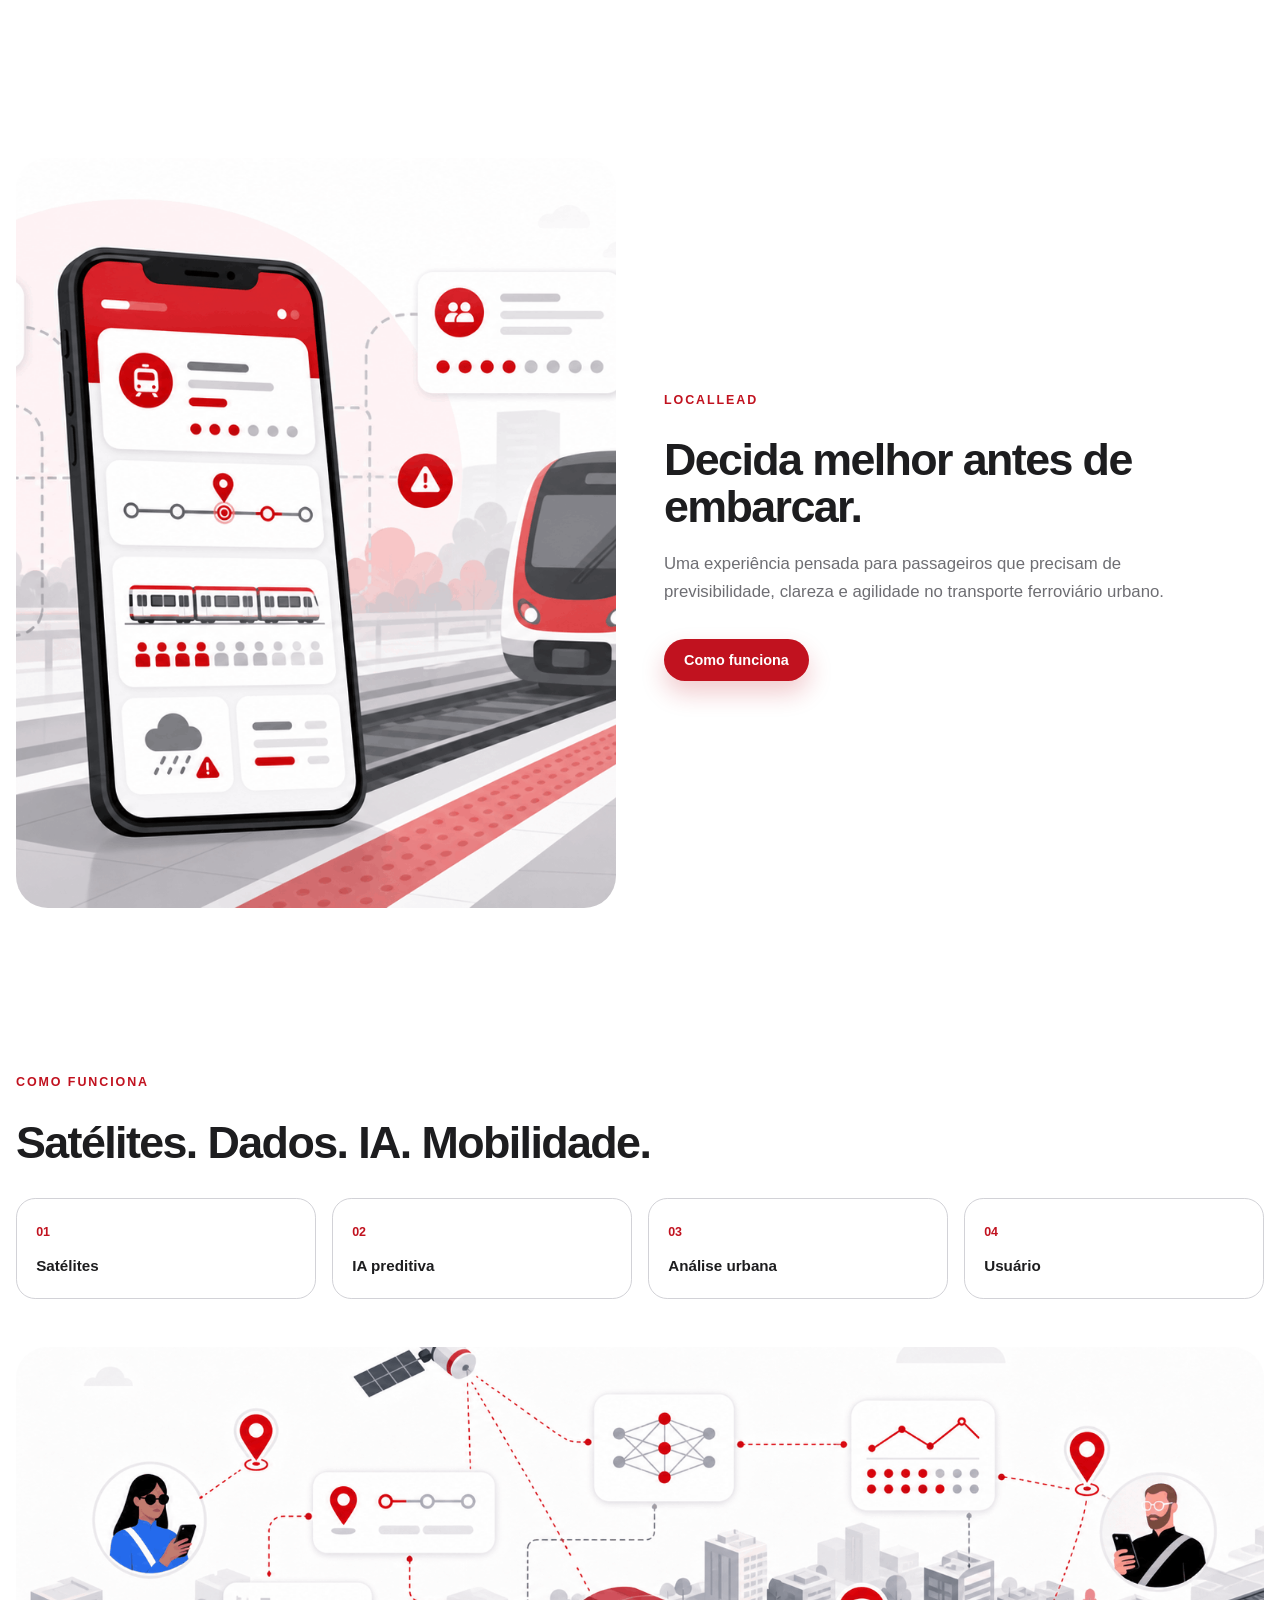
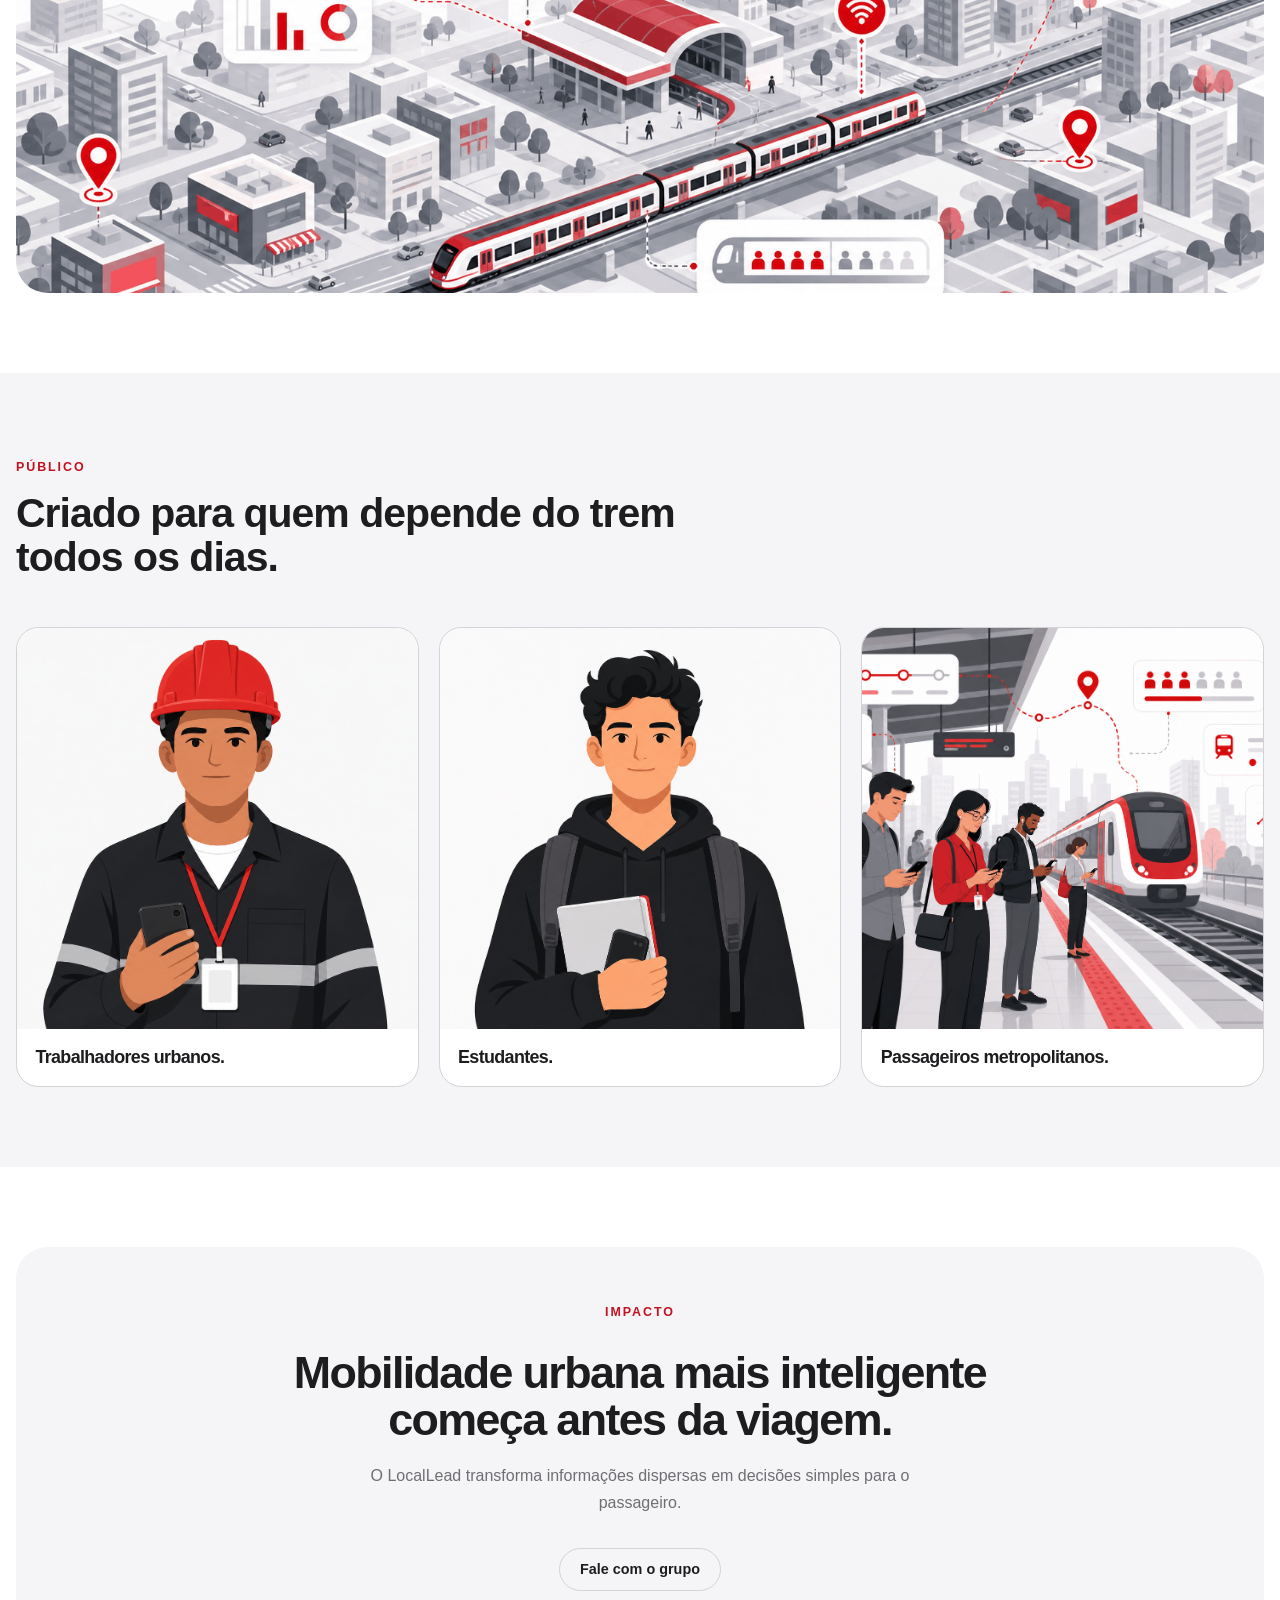
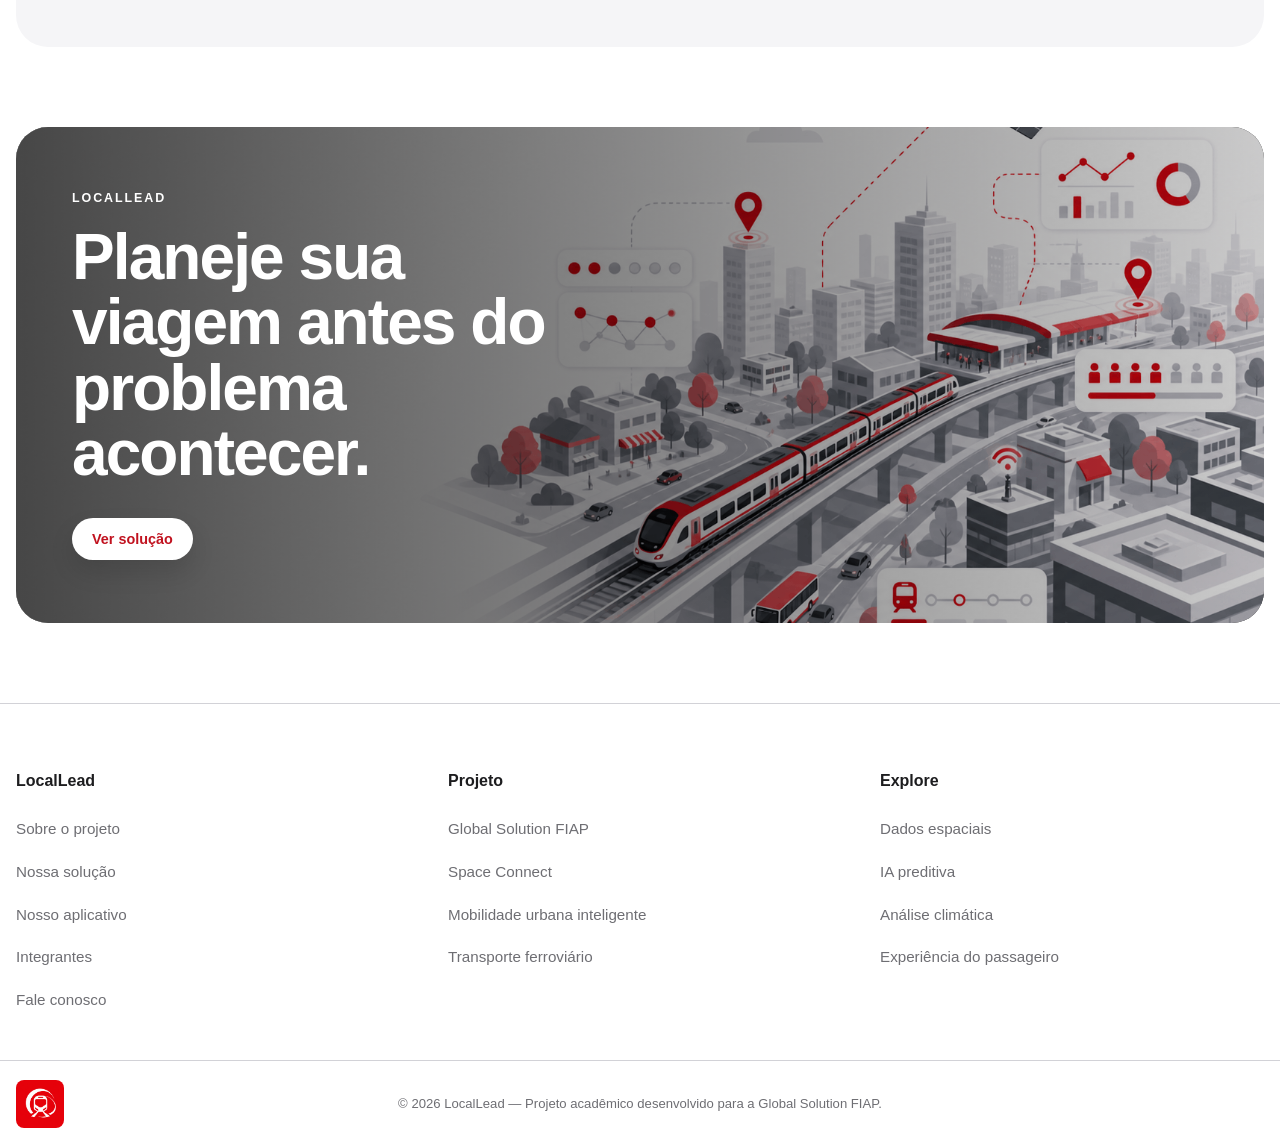
==== commit 54dfc2d7: "Merge branch 'main' into EnzoNukui" ====
--- a/index.html
+++ b/index.html
@@ -44,6 +44,10 @@
                 </li>
 
                 <li class="navbar__item">
+                    <a href="./paginas/aplicativo.html" class="navbar__link">Aplicativo</a>
+                </li>
+
+                <li class="navbar__item">
                     <a href="./paginas/faq.html" class="navbar__link">FAQ</a>
                 </li>
 
@@ -84,7 +88,7 @@
             </div>
 
             <div class="hero__image">
-                <img src="./assets/img/home/hero-trem-cidade.png" alt="Trem urbano em movimento em uma cidade moderna">
+                <img src="./assets/img/home/hero-trem-cidade-compresso.png" alt="Trem urbano em movimento em uma cidade moderna">
             </div>
         </section>
 
@@ -100,7 +104,7 @@
             <div class="visual-grid visual-grid--three">
                 <article class="visual-card">
                     <div class="visual-card__image">
-                        <img src="./assets/img/home/problema-espera.png"
+                        <img src="./assets/img/home/problema-espera-compresso.png"
                             alt="Pessoa esperando o trem em uma plataforma">
                     </div>
 
@@ -116,7 +120,7 @@
 
                 <article class="visual-card">
                     <div class="visual-card__image">
-                        <img src="./assets/img/home/problema-chuva.png" alt="Estação de trem em dia de chuva intensa">
+                        <img src="./assets/img/home/problema-chuva-compresso.png" alt="Estação de trem em dia de chuva intensa">
                     </div>
 
                     <div class="visual-card__content">
@@ -131,7 +135,7 @@
 
                 <article class="visual-card">
                     <div class="visual-card__image">
-                        <img src="./assets/img/home/problema-lotacao.png"
+                        <img src="./assets/img/home/problema-lotacao-compresso.png"
                             alt="Passageiros em uma plataforma cheia aguardando o trem">
                     </div>
 
@@ -149,7 +153,7 @@
 
         <section class="app-preview" aria-labelledby="app-preview-title">
             <div class="app-preview__image">
-                <img src="./assets/img/home/mockup-locaallead-app.png"
+                <img src="./assets/img/home/mockup-locaallead-app-compresso.png"
                     alt="Interface do aplicativo LocalLead em um celular">
             </div>
 
@@ -203,7 +207,7 @@
             </div>
 
             <div class="workflow__image">
-                <img src="./assets/img/home/fluxo-satélite-ia-cidade.png"
+                <img src="./assets/img/home/fluxo-satélite-ia-cidade-compresso.png"
                     alt="Cidade conectada por dados espaciais e inteligência artificial">
             </div>
         </section>
@@ -220,7 +224,7 @@
             <div class="visual-grid visual-grid--three">
                 <article class="visual-card visual-card--large">
                     <div class="visual-card__image">
-                        <img src="./assets/img/home/publico-trabalhadores.png"
+                        <img src="./assets/img/home/publico-trabalhadores-compresso.png"
                             alt="Trabalhadores usando transporte público urbano">
                     </div>
 
@@ -231,7 +235,7 @@
 
                 <article class="visual-card visual-card--large">
                     <div class="visual-card__image">
-                        <img src="./assets/img/home/publico-estudantes.png"
+                        <img src="./assets/img/home/publico-estudantes-compresso.png"
                             alt="Estudantes usando transporte ferroviário urbano">
                     </div>
 
@@ -242,7 +246,7 @@
 
                 <article class="visual-card visual-card--large">
                     <div class="visual-card__image">
-                        <img src="./assets/img/home/publico-passageiros.png"
+                        <img src="./assets/img/home/publico-passageiros-compresso.png"
                             alt="Passageiros em uma estação metropolitana">
                     </div>
 
@@ -273,7 +277,7 @@
 
         <section class="cta" aria-labelledby="cta-title">
             <div class="cta__image">
-                <img src="./assets/img/home/cta-cidade-conectada.png"
+                <img src="./assets/img/home/cta-cidade-conectada-compresso.png"
                     alt="Cidade conectada com linhas digitais representando mobilidade inteligente">
             </div>
 
@@ -303,6 +307,10 @@
 
                     <li>
                         <a href="./paginas/solucao.html">Nossa solução</a>
+                    </li>
+
+                    <li>
+                        <a href="./paginas/aplicativo.html">Nosso aplicativo</a>
                     </li>
 
                     <li>
--- a/css/main.css
+++ b/css/main.css
@@ -6,5 +6,9 @@
 @import url('./cards.css');
 @import url('./home.css');
 @import url("./integrantes.css");
+@import url('./faq.css');
+@import url('./sobre.css');
+@import url('./apicativo.css');
 @import url('./footer.css');
-
+@import url('./solucao.css');
+@import url('./contato.css');
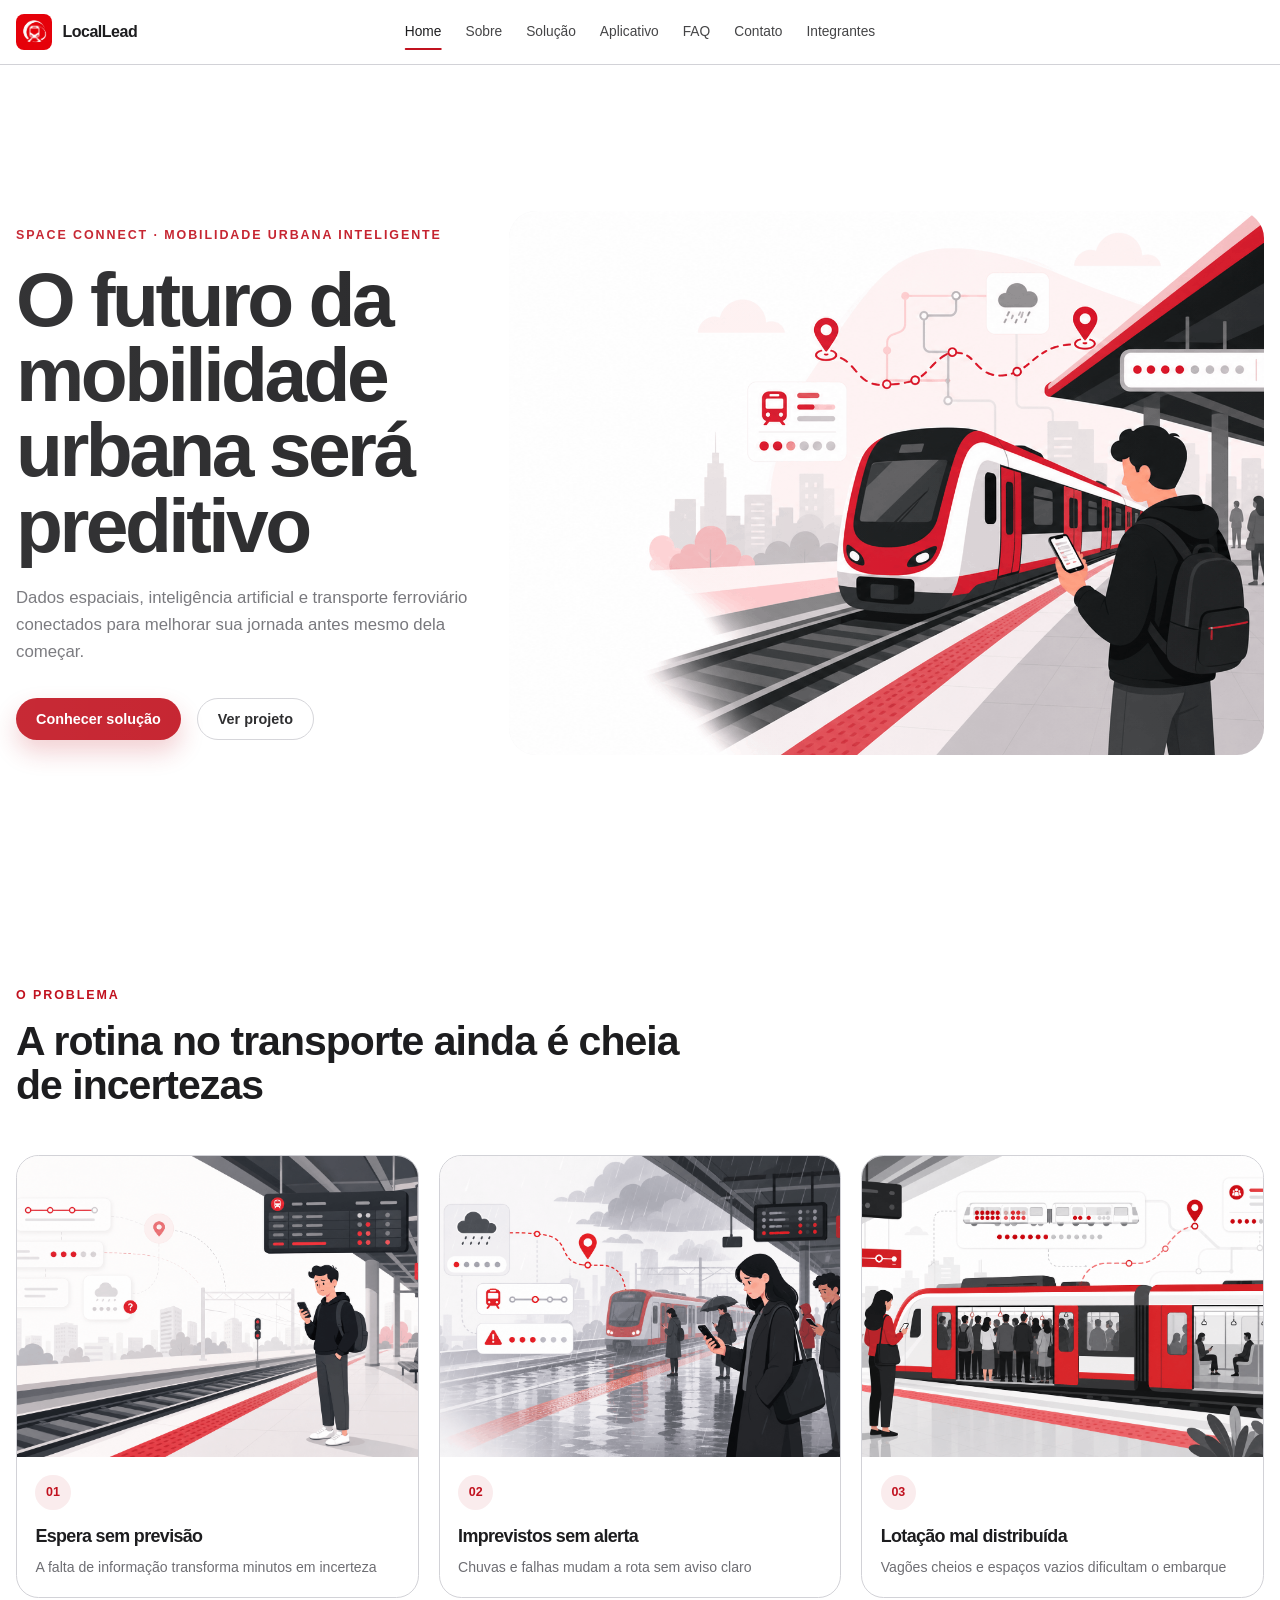
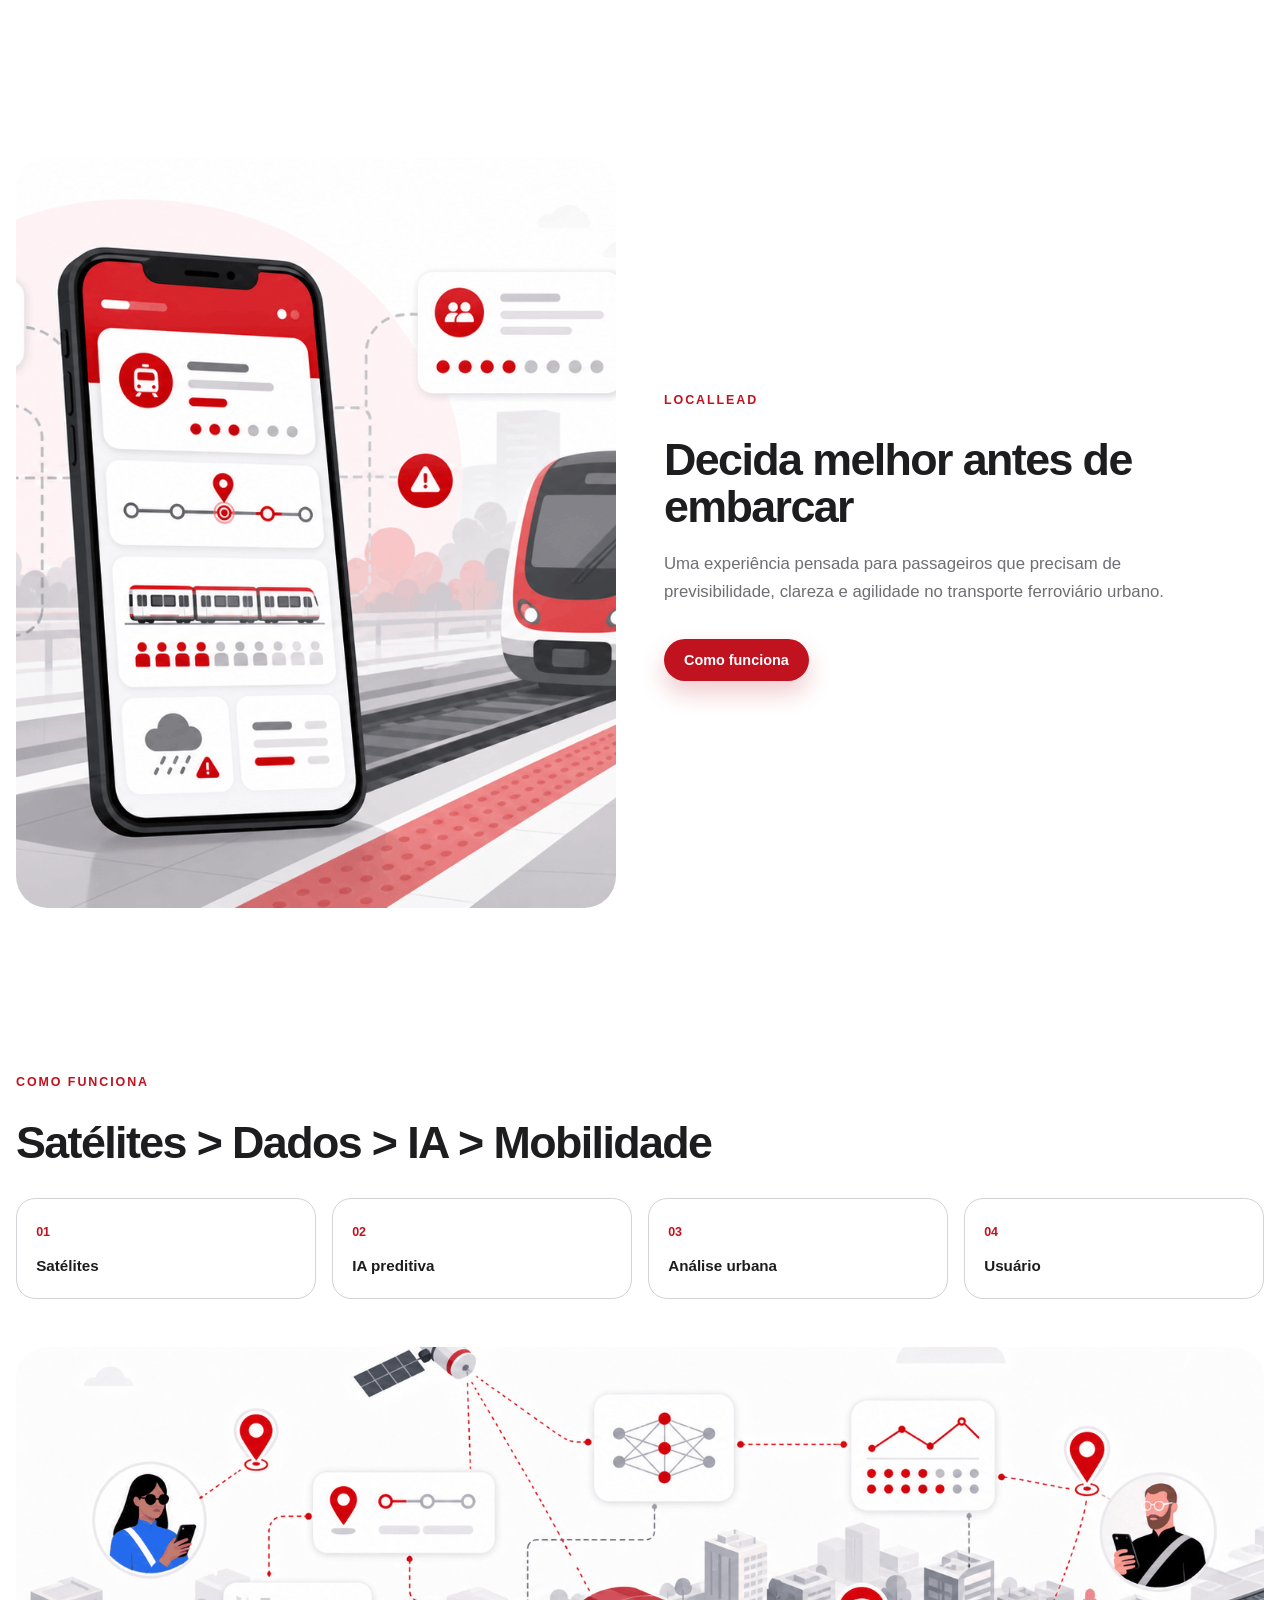
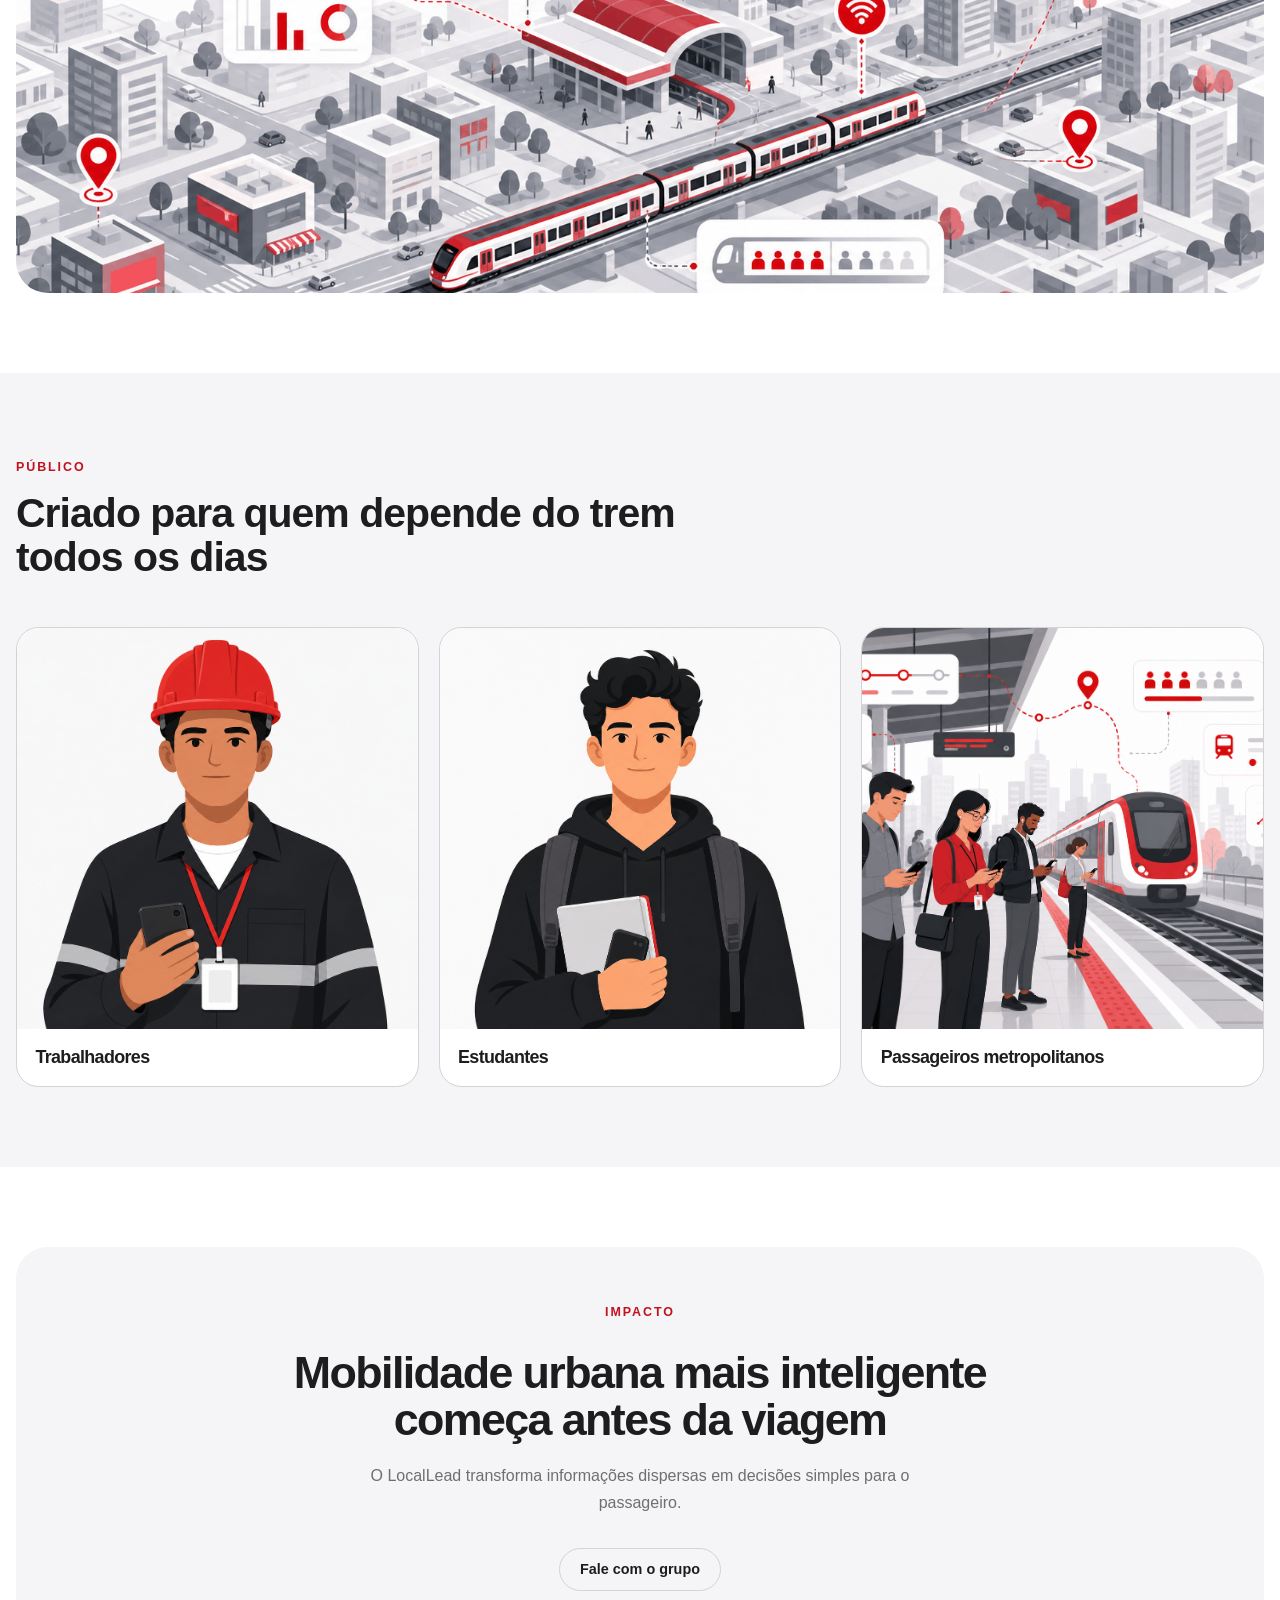
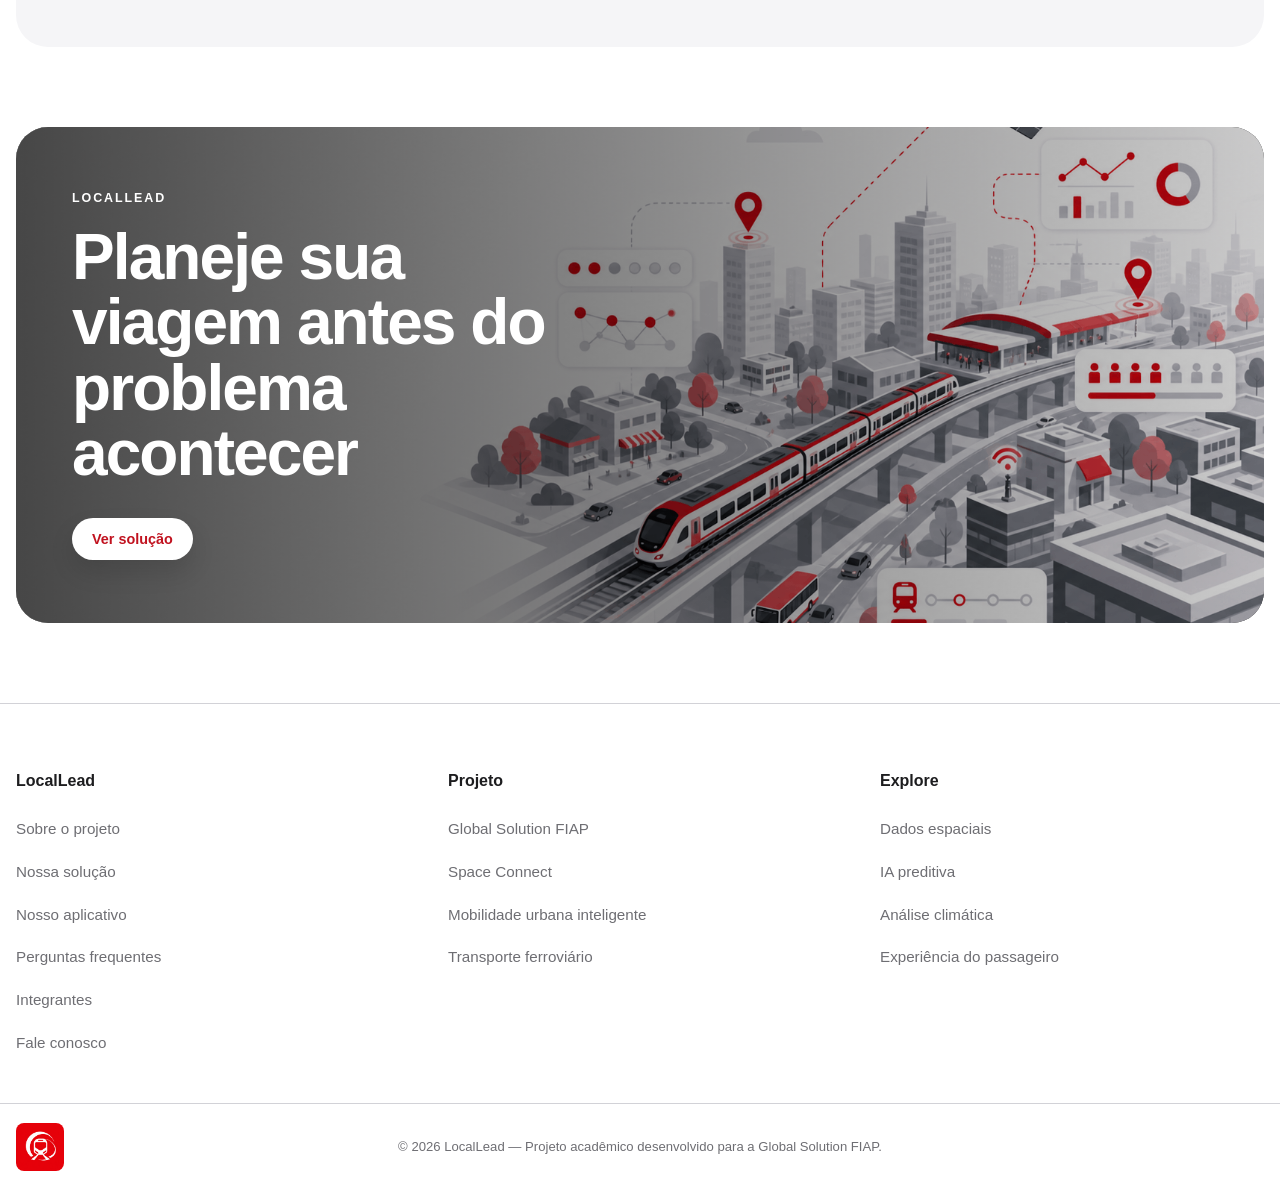
==== commit 7b6325c5: "Fix: Arrumando ortografia da página Index." ====
--- a/index.html
+++ b/index.html
@@ -1,363 +1,422 @@
-<!DOCTYPE html>
+<!doctype html>
 <html lang="pt-br">
-
-<head>
-    <meta charset="UTF-8">
-    <meta name="viewport" content="width=device-width, initial-scale=1.0">
-
-    <link rel="shortcut icon" href="./assets/favicon/favicon.ico" type="image/x-icon">
-    <link rel="stylesheet" href="./css/main.css">
+  <head>
+    <meta charset="UTF-8" />
+    <meta name="viewport" content="width=device-width, initial-scale=1.0" />
+
+    <link
+      rel="shortcut icon"
+      href="./assets/favicon/favicon.ico"
+      type="image/x-icon"
+    />
+    <link rel="stylesheet" href="./css/main.css" />
 
     <script type="module" src="./js/main.js" defer></script>
 
     <title>LocalLead | Mobilidade Urbana Inteligente</title>
-</head>
-
-
-<body>
+  </head>
+
+  <body>
     <header class="header">
-        <nav class="navbar" aria-label="Navegação principal">
-            <a href="./index.html" class="navbar__brand" aria-label="Página inicial do LocalLead">           
-                <img src="./assets/img/logo_locallead.png" alt="Logo LocalLead" class="navbar__logo">
-
-                <span class="navbar__name">LocalLead</span>
+      <nav class="navbar" aria-label="Navegação principal">
+        <a
+          href="./index.html"
+          class="navbar__brand"
+          aria-label="Página inicial do LocalLead"
+        >
+          <img
+            src="./assets/img/logo_locallead.png"
+            alt="Logo LocalLead"
+            class="navbar__logo"
+          />
+
+          <span class="navbar__name">LocalLead</span>
+        </a>
+
+        <button
+          class="navbar__toggle"
+          type="button"
+          aria-label="Abrir menu de navegação"
+          aria-expanded="false"
+          aria-controls="navbar-menu"
+        >
+          <span class="navbar__toggle-line"></span>
+          <span class="navbar__toggle-line"></span>
+          <span class="navbar__toggle-line"></span>
+        </button>
+
+        <ul class="navbar__menu" id="navbar-menu">
+          <li class="navbar__item">
+            <a href="./index.html" class="navbar__link navbar__link--active"
+              >Home</a
+            >
+          </li>
+
+          <li class="navbar__item">
+            <a href="./paginas/sobre.html" class="navbar__link">Sobre</a>
+          </li>
+
+          <li class="navbar__item">
+            <a href="./paginas/solucao.html" class="navbar__link">Solução</a>
+          </li>
+
+          <li class="navbar__item">
+            <a href="./paginas/aplicativo.html" class="navbar__link"
+              >Aplicativo</a
+            >
+          </li>
+
+          <li class="navbar__item">
+            <a href="./paginas/faq.html" class="navbar__link">FAQ</a>
+          </li>
+
+          <li class="navbar__item">
+            <a href="./paginas/contato.html" class="navbar__link">Contato</a>
+          </li>
+
+          <li class="navbar__item">
+            <a href="./paginas/integrantes.html" class="navbar__link"
+              >Integrantes</a
+            >
+          </li>
+        </ul>
+      </nav>
+    </header>
+
+    <main>
+      <section class="hero" aria-labelledby="hero-title">
+        <div class="hero__content">
+          <span class="hero__tag"
+            >Space Connect · Mobilidade Urbana Inteligente</span
+          >
+
+          <h1 class="hero__title" id="hero-title">
+            O futuro da mobilidade urbana será preditivo
+          </h1>
+
+          <p class="hero__description">
+            Dados espaciais, inteligência artificial e transporte ferroviário
+            conectados para melhorar sua jornada antes mesmo dela começar.
+          </p>
+
+          <div class="hero__actions">
+            <a href="./paginas/solucao.html" class="button button--primary">
+              Conhecer solução
             </a>
 
-            <button class="navbar__toggle" type="button" aria-label="Abrir menu de navegação" aria-expanded="false"
-                aria-controls="navbar-menu">
-                <span class="navbar__toggle-line"></span>
-                <span class="navbar__toggle-line"></span>
-                <span class="navbar__toggle-line"></span>
-            </button>
-
-            <ul class="navbar__menu" id="navbar-menu">
-                <li class="navbar__item">
-                    <a href="./index.html" class="navbar__link navbar__link--active">Home</a>
-                </li>
-
-                <li class="navbar__item">
-                    <a href="./paginas/sobre.html" class="navbar__link">Sobre</a>
-                </li>
-
-                <li class="navbar__item">
-                    <a href="./paginas/solucao.html" class="navbar__link">Solução</a>
-                </li>
-
-                <li class="navbar__item">
-                    <a href="./paginas/aplicativo.html" class="navbar__link">Aplicativo</a>
-                </li>
-
-                <li class="navbar__item">
-                    <a href="./paginas/faq.html" class="navbar__link">FAQ</a>
-                </li>
-
-                <li class="navbar__item">
-                    <a href="./paginas/contato.html" class="navbar__link">Contato</a>
-                </li>
-
-                <li class="navbar__item">
-                    <a href="./paginas/integrantes.html" class="navbar__link">Integrantes</a>
-                </li>
-            </ul>
-        </nav>
-    </header>
-
-    <main>
-        <section class="hero" aria-labelledby="hero-title">
-            <div class="hero__content">
-                <span class="hero__tag">Space Connect · Mobilidade Urbana Inteligente</span>
-
-                <h1 class="hero__title" id="hero-title">
-                    O futuro da mobilidade urbana será preditivo
-                </h1>
-
-                <p class="hero__description">
-                    Dados espaciais, inteligência artificial e transporte ferroviário conectados para melhorar sua
-                    jornada antes mesmo dela começar.
-                </p>
-
-                <div class="hero__actions">
-                    <a href="./paginas/solucao.html" class="button button--primary">
-                        Conhecer solução
-                    </a>
-
-                    <a href="./paginas/sobre.html" class="button button--secondary">
-                        Ver projeto
-                    </a>
-                </div>
-            </div>
-
-            <div class="hero__image">
-                <img src="./assets/img/home/hero-trem-cidade-compresso.png" alt="Trem urbano em movimento em uma cidade moderna">
-            </div>
-        </section>
-
-        <section class="visual-section problems" aria-labelledby="problems-title">
-            <div class="section-heading">
-                <span class="section-heading__tag">O problema</span>
-
-                <h2 class="section-heading__title" id="problems-title">
-                    A rotina no transporte ainda é cheia de incertezas.
-                </h2>
-            </div>
-
-            <div class="visual-grid visual-grid--three">
-                <article class="visual-card">
-                    <div class="visual-card__image">
-                        <img src="./assets/img/home/problema-espera-compresso.png"
-                            alt="Pessoa esperando o trem em uma plataforma">
-                    </div>
-
-                    <div class="visual-card__content">
-                        <span class="visual-card__number">01</span>
-                        <h3 class="visual-card__title">Espera sem previsão.</h3>
-
-                        <p class="visual-card__description">
-                            A falta de informação transforma minutos em incerteza.
-                        </p>
-                    </div>
-                </article>
-
-                <article class="visual-card">
-                    <div class="visual-card__image">
-                        <img src="./assets/img/home/problema-chuva-compresso.png" alt="Estação de trem em dia de chuva intensa">
-                    </div>
-
-                    <div class="visual-card__content">
-                        <span class="visual-card__number">02</span>
-                        <h3 class="visual-card__title">Imprevistos sem alerta.</h3>
-
-                        <p class="visual-card__description">
-                            Chuvas e falhas mudam a rota sem aviso claro.
-                        </p>
-                    </div>
-                </article>
-
-                <article class="visual-card">
-                    <div class="visual-card__image">
-                        <img src="./assets/img/home/problema-lotacao-compresso.png"
-                            alt="Passageiros em uma plataforma cheia aguardando o trem">
-                    </div>
-
-                    <div class="visual-card__content">
-                        <span class="visual-card__number">03</span>
-                        <h3 class="visual-card__title">Lotação mal distribuída.</h3>
-
-                        <p class="visual-card__description">
-                            Vagões cheios e espaços vazios dificultam o embarque.
-                        </p>
-                    </div>
-                </article>
-            </div>
-        </section>
-
-        <section class="app-preview" aria-labelledby="app-preview-title">
-            <div class="app-preview__image">
-                <img src="./assets/img/home/mockup-locaallead-app-compresso.png"
-                    alt="Interface do aplicativo LocalLead em um celular">
-            </div>
-
-            <div class="app-preview__content">
-                <span class="section-heading__tag">LocalLead</span>
-
-                <h2 class="app-preview__title" id="app-preview-title">
-                    Decida melhor antes de embarcar.
-                </h2>
-
-                <p class="app-preview__description">
-                    Uma experiência pensada para passageiros que precisam de previsibilidade, clareza e agilidade no
-                    transporte ferroviário urbano.
-                </p>
-
-                <a href="./paginas/solucao.html" class="button button--primary">
-                    Como funciona
-                </a>
-            </div>
-        </section>
-
-        <section class="workflow" aria-labelledby="workflow-title">
-            <div class="workflow__content">
-                <span class="section-heading__tag">Como funciona</span>
-
-                <h2 class="workflow__title" id="workflow-title">
-                    Satélites. Dados. IA. Mobilidade.
-                </h2>
-
-                <div class="workflow__steps" aria-label="Etapas da solução LocalLead">
-                    <div class="workflow__step">
-                        <span>01</span>
-                        <p>Satélites</p>
-                    </div>
-
-                    <div class="workflow__step">
-                        <span>02</span>
-                        <p>IA preditiva</p>
-                    </div>
-
-                    <div class="workflow__step">
-                        <span>03</span>
-                        <p>Análise urbana</p>
-                    </div>
-
-                    <div class="workflow__step">
-                        <span>04</span>
-                        <p>Usuário</p>
-                    </div>
-                </div>
-            </div>
-
-            <div class="workflow__image">
-                <img src="./assets/img/home/fluxo-satélite-ia-cidade-compresso.png"
-                    alt="Cidade conectada por dados espaciais e inteligência artificial">
-            </div>
-        </section>
-
-        <section class="visual-section audience" aria-labelledby="audience-title">
-            <div class="section-heading">
-                <span class="section-heading__tag">Público</span>
-
-                <h2 class="section-heading__title" id="audience-title">
-                    Criado para quem depende do trem todos os dias.
-                </h2>
-            </div>
-
-            <div class="visual-grid visual-grid--three">
-                <article class="visual-card visual-card--large">
-                    <div class="visual-card__image">
-                        <img src="./assets/img/home/publico-trabalhadores-compresso.png"
-                            alt="Trabalhadores usando transporte público urbano">
-                    </div>
-
-                    <div class="visual-card__content">
-                        <h3 class="visual-card__title">Trabalhadores urbanos.</h3>
-                    </div>
-                </article>
-
-                <article class="visual-card visual-card--large">
-                    <div class="visual-card__image">
-                        <img src="./assets/img/home/publico-estudantes-compresso.png"
-                            alt="Estudantes usando transporte ferroviário urbano">
-                    </div>
-
-                    <div class="visual-card__content">
-                        <h3 class="visual-card__title">Estudantes.</h3>
-                    </div>
-                </article>
-
-                <article class="visual-card visual-card--large">
-                    <div class="visual-card__image">
-                        <img src="./assets/img/home/publico-passageiros-compresso.png"
-                            alt="Passageiros em uma estação metropolitana">
-                    </div>
-
-                    <div class="visual-card__content">
-                        <h3 class="visual-card__title">Passageiros metropolitanos.</h3>
-                    </div>
-                </article>
-            </div>
-        </section>
-
-        <section class="impact" aria-labelledby="impact-title">
-            <div class="impact__content">
-                <span class="section-heading__tag">Impacto</span>
-
-                <h2 class="impact__title" id="impact-title">
-                    Mobilidade urbana mais inteligente começa antes da viagem.
-                </h2>
-
-                <p class="impact__description">
-                    O LocalLead transforma informações dispersas em decisões simples para o passageiro.
-                </p>
-
-                <a href="./paginas/contato.html" class="button button--secondary">
-                    Fale com o grupo
-                </a>
-            </div>
-        </section>
-
-        <section class="cta" aria-labelledby="cta-title">
-            <div class="cta__image">
-                <img src="./assets/img/home/cta-cidade-conectada-compresso.png"
-                    alt="Cidade conectada com linhas digitais representando mobilidade inteligente">
-            </div>
-
-            <div class="cta__content">
-                <span class="cta__tag">LocalLead</span>
-
-                <h2 class="cta__title" id="cta-title">
-                    Planeje sua viagem antes do problema acontecer.
-                </h2>
-
-                <a href="./paginas/solucao.html" class="button button--light">
-                    Ver solução
-                </a>
-            </div>
-        </section>
+            <a href="./paginas/sobre.html" class="button button--secondary">
+              Ver projeto
+            </a>
+          </div>
+        </div>
+
+        <div class="hero__image">
+          <img
+            src="./assets/img/home/hero-trem-cidade-compresso.png"
+            alt="Trem urbano em movimento em uma cidade moderna"
+          />
+        </div>
+      </section>
+
+      <section class="visual-section problems" aria-labelledby="problems-title">
+        <div class="section-heading">
+          <span class="section-heading__tag">O problema</span>
+
+          <h2 class="section-heading__title" id="problems-title">
+            A rotina no transporte ainda é cheia de incertezas
+          </h2>
+        </div>
+
+        <div class="visual-grid visual-grid--three">
+          <article class="visual-card">
+            <div class="visual-card__image">
+              <img
+                src="./assets/img/home/problema-espera-compresso.png"
+                alt="Pessoa esperando o trem em uma plataforma"
+              />
+            </div>
+
+            <div class="visual-card__content">
+              <span class="visual-card__number">01</span>
+              <h3 class="visual-card__title">Espera sem previsão</h3>
+
+              <p class="visual-card__description">
+                A falta de informação transforma minutos em incerteza
+              </p>
+            </div>
+          </article>
+
+          <article class="visual-card">
+            <div class="visual-card__image">
+              <img
+                src="./assets/img/home/problema-chuva-compresso.png"
+                alt="Estação de trem em dia de chuva intensa"
+              />
+            </div>
+
+            <div class="visual-card__content">
+              <span class="visual-card__number">02</span>
+              <h3 class="visual-card__title">Imprevistos sem alerta</h3>
+
+              <p class="visual-card__description">
+                Chuvas e falhas mudam a rota sem aviso claro
+              </p>
+            </div>
+          </article>
+
+          <article class="visual-card">
+            <div class="visual-card__image">
+              <img
+                src="./assets/img/home/problema-lotacao-compresso.png"
+                alt="Passageiros em uma plataforma cheia aguardando o trem"
+              />
+            </div>
+
+            <div class="visual-card__content">
+              <span class="visual-card__number">03</span>
+              <h3 class="visual-card__title">Lotação mal distribuída</h3>
+
+              <p class="visual-card__description">
+                Vagões cheios e espaços vazios dificultam o embarque
+              </p>
+            </div>
+          </article>
+        </div>
+      </section>
+
+      <section class="app-preview" aria-labelledby="app-preview-title">
+        <div class="app-preview__image">
+          <img
+            src="./assets/img/home/mockup-locaallead-app-compresso.png"
+            alt="Interface do aplicativo LocalLead em um celular"
+          />
+        </div>
+
+        <div class="app-preview__content">
+          <span class="section-heading__tag">LocalLead</span>
+
+          <h2 class="app-preview__title" id="app-preview-title">
+            Decida melhor antes de embarcar
+          </h2>
+
+          <p class="app-preview__description">
+            Uma experiência pensada para passageiros que precisam de
+            previsibilidade, clareza e agilidade no transporte ferroviário
+            urbano.
+          </p>
+
+          <a href="./paginas/solucao.html" class="button button--primary">
+            Como funciona
+          </a>
+        </div>
+      </section>
+
+      <section class="workflow" aria-labelledby="workflow-title">
+        <div class="workflow__content">
+          <span class="section-heading__tag">Como funciona</span>
+
+          <h2 class="workflow__title" id="workflow-title">
+            Satélites > Dados > IA > Mobilidade
+          </h2>
+
+          <div class="workflow__steps" aria-label="Etapas da solução LocalLead">
+            <div class="workflow__step">
+              <span>01</span>
+              <p>Satélites</p>
+            </div>
+
+            <div class="workflow__step">
+              <span>02</span>
+              <p>IA preditiva</p>
+            </div>
+
+            <div class="workflow__step">
+              <span>03</span>
+              <p>Análise urbana</p>
+            </div>
+
+            <div class="workflow__step">
+              <span>04</span>
+              <p>Usuário</p>
+            </div>
+          </div>
+        </div>
+
+        <div class="workflow__image">
+          <img
+            src="./assets/img/home/fluxo-satélite-ia-cidade-compresso.png"
+            alt="Cidade conectada por dados espaciais e inteligência artificial"
+          />
+        </div>
+      </section>
+
+      <section class="visual-section audience" aria-labelledby="audience-title">
+        <div class="section-heading">
+          <span class="section-heading__tag">Público</span>
+
+          <h2 class="section-heading__title" id="audience-title">
+            Criado para quem depende do trem todos os dias
+          </h2>
+        </div>
+
+        <div class="visual-grid visual-grid--three">
+          <article class="visual-card visual-card--large">
+            <div class="visual-card__image">
+              <img
+                src="./assets/img/home/publico-trabalhadores-compresso.png"
+                alt="Trabalhadores usando transporte público urbano"
+              />
+            </div>
+
+            <div class="visual-card__content">
+              <h3 class="visual-card__title">Trabalhadores</h3>
+            </div>
+          </article>
+
+          <article class="visual-card visual-card--large">
+            <div class="visual-card__image">
+              <img
+                src="./assets/img/home/publico-estudantes-compresso.png"
+                alt="Estudantes usando transporte ferroviário urbano"
+              />
+            </div>
+
+            <div class="visual-card__content">
+              <h3 class="visual-card__title">Estudantes</h3>
+            </div>
+          </article>
+
+          <article class="visual-card visual-card--large">
+            <div class="visual-card__image">
+              <img
+                src="./assets/img/home/publico-passageiros-compresso.png"
+                alt="Passageiros em uma estação metropolitana"
+              />
+            </div>
+
+            <div class="visual-card__content">
+              <h3 class="visual-card__title">Passageiros metropolitanos</h3>
+            </div>
+          </article>
+        </div>
+      </section>
+
+      <section class="impact" aria-labelledby="impact-title">
+        <div class="impact__content">
+          <span class="section-heading__tag">Impacto</span>
+
+          <h2 class="impact__title" id="impact-title">
+            Mobilidade urbana mais inteligente começa antes da viagem
+          </h2>
+
+          <p class="impact__description">
+            O LocalLead transforma informações dispersas em decisões simples
+            para o passageiro.
+          </p>
+
+          <a href="./paginas/contato.html" class="button button--secondary">
+            Fale com o grupo
+          </a>
+        </div>
+      </section>
+
+      <section class="cta" aria-labelledby="cta-title">
+        <div class="cta__image">
+          <img
+            src="./assets/img/home/cta-cidade-conectada-compresso.png"
+            alt="Cidade conectada com linhas digitais representando mobilidade inteligente"
+          />
+        </div>
+
+        <div class="cta__content">
+          <span class="cta__tag">LocalLead</span>
+
+          <h2 class="cta__title" id="cta-title">
+            Planeje sua viagem antes do problema acontecer
+          </h2>
+
+          <a href="./paginas/solucao.html" class="button button--light">
+            Ver solução
+          </a>
+        </div>
+      </section>
     </main>
 
     <footer class="footer">
-        <div class="footer__content">
-            <div class="footer__column">
-                <h2 class="footer__title">LocalLead</h2>
-
-                <ul class="footer__list">
-                    <li>
-                        <a href="./paginas/sobre.html">Sobre o projeto</a>
-                    </li>
-
-                    <li>
-                        <a href="./paginas/solucao.html">Nossa solução</a>
-                    </li>
-
-                    <li>
-                        <a href="./paginas/aplicativo.html">Nosso aplicativo</a>
-                    </li>
-
-                    <li>
-                        <a href="./paginas/integrantes.html">Integrantes</a>
-                    </li>
-
-                    <li>
-                        <a href="./paginas/contato.html">Fale conosco</a>
-                    </li>
-                </ul>
-            </div>
-
-            <div class="footer__column">
-                <h2 class="footer__title">Projeto</h2>
-
-                <ul class="footer__list">
-                    <li>Global Solution FIAP</li>
-                    <li>Space Connect</li>
-                    <li>Mobilidade urbana inteligente</li>
-                    <li>Transporte ferroviário</li>
-                </ul>
-            </div>
-
-            <div class="footer__column">
-                <h2 class="footer__title">Explore</h2>
-
-                <ul class="footer__list">
-                    <li>Dados espaciais</li>
-                    <li>IA preditiva</li>
-                    <li>Análise climática</li>
-                    <li>Experiência do passageiro</li>
-                </ul>
-            </div>
-        </div>
-
-        <div class="footer__bottom">
-            <div class="footer__bottom-content">
-                <a href="./index.html" class="footer__brand" aria-label="Página inicial LocalLead">
-                    <img src="./assets/img/logo_locallead.png" alt="Logo LocalLead" class="footer__logo">
-                </a>
-
-                <p class="footer__copyright">
-                    © 2026 LocalLead — Projeto acadêmico desenvolvido para a Global Solution FIAP.
-                </p>
-            </div>
-        </div>
+      <div class="footer__content">
+        <div class="footer__column">
+          <h2 class="footer__title">LocalLead</h2>
+
+          <ul class="footer__list">
+            <li>
+              <a href="./paginas/sobre.html">Sobre o projeto</a>
+            </li>
+
+            <li>
+              <a href="./paginas/solucao.html">Nossa solução</a>
+            </li>
+
+            <li>
+              <a href="./paginas/aplicativo.html">Nosso aplicativo</a>
+            </li>
+
+            <li>
+              <a href="./paginas/faq.html">Perguntas frequentes</a>
+            </li>
+
+            <li>
+              <a href="./paginas/integrantes.html">Integrantes</a>
+            </li>
+
+            <li>
+              <a href="./paginas/contato.html">Fale conosco</a>
+            </li>
+          </ul>
+        </div>
+
+        <div class="footer__column">
+          <h2 class="footer__title">Projeto</h2>
+
+          <ul class="footer__list">
+            <li>Global Solution FIAP</li>
+            <li>Space Connect</li>
+            <li>Mobilidade urbana inteligente</li>
+            <li>Transporte ferroviário</li>
+          </ul>
+        </div>
+
+        <div class="footer__column">
+          <h2 class="footer__title">Explore</h2>
+
+          <ul class="footer__list">
+            <li>Dados espaciais</li>
+            <li>IA preditiva</li>
+            <li>Análise climática</li>
+            <li>Experiência do passageiro</li>
+          </ul>
+        </div>
+      </div>
+
+      <div class="footer__bottom">
+        <div class="footer__bottom-content">
+          <a
+            href="./index.html"
+            class="footer__brand"
+            aria-label="Página inicial LocalLead"
+          >
+            <img
+              src="./assets/img/logo_locallead.png"
+              alt="Logo LocalLead"
+              class="footer__logo"
+            />
+          </a>
+
+          <p class="footer__copyright">
+            © 2026 LocalLead — Projeto acadêmico desenvolvido para a Global
+            Solution FIAP.
+          </p>
+        </div>
+      </div>
     </footer>
-</body>
-
-</html>+  </body>
+</html>
